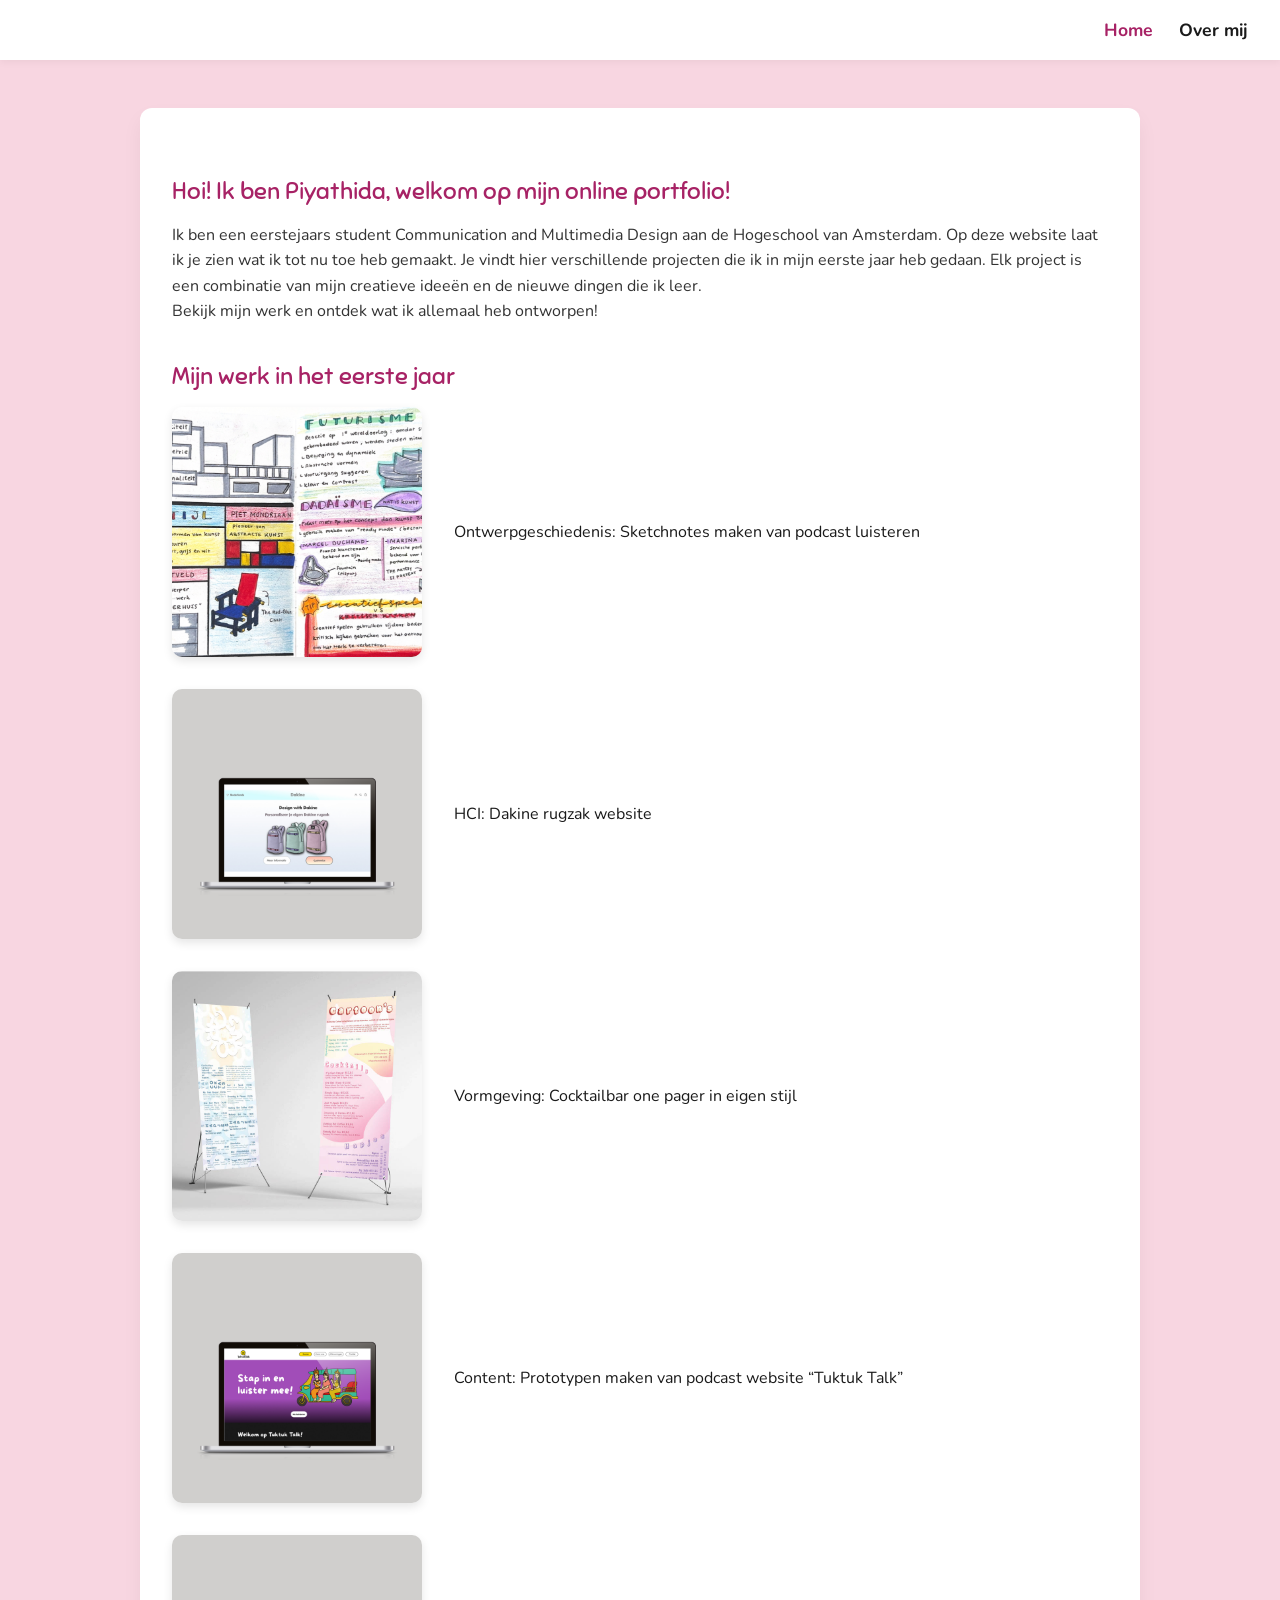
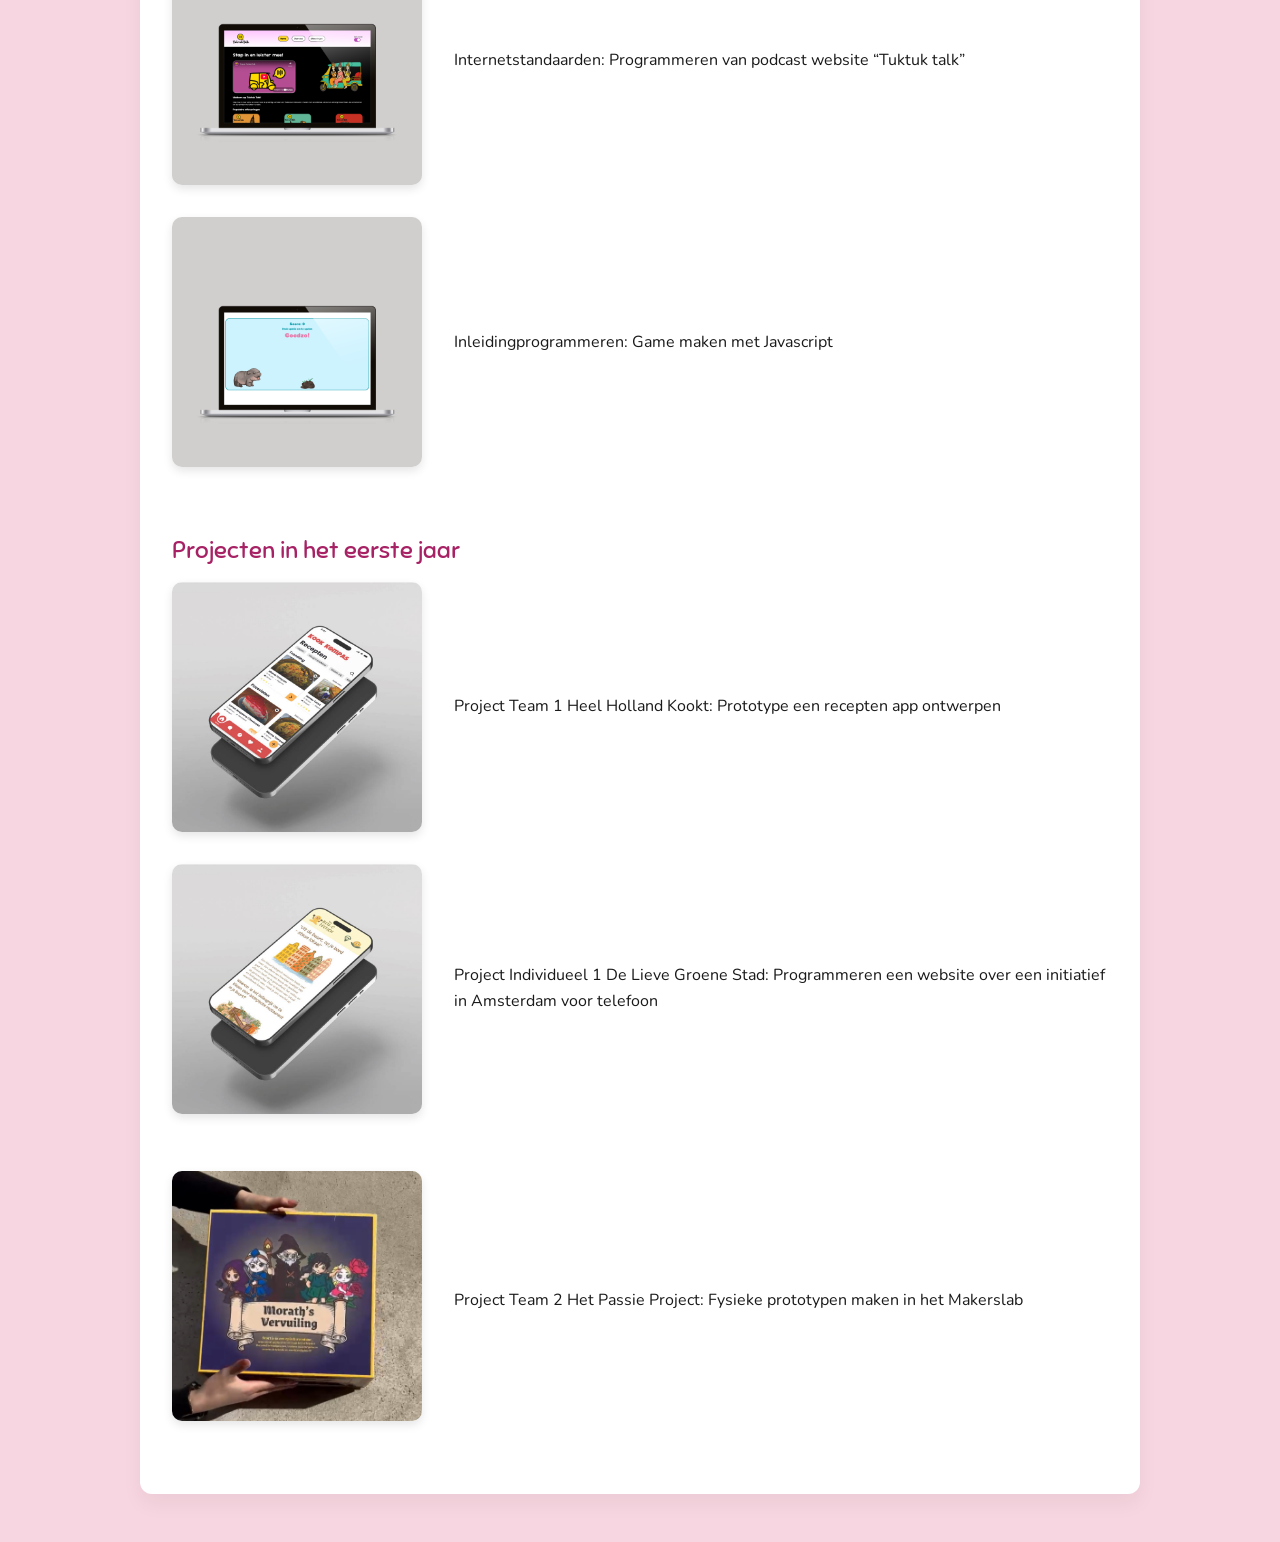
==== index.html @ f9c094eb "Add files via upload" ====
<!DOCTYPE html>
<html lang="en">
<head>
    <meta charset="UTF-8">
    <meta name="viewport" content="width=device-width, initial-scale=1.0">
    <title>Home</title>
    <link href="style.css" rel="stylesheet">
</head>
<body>
    <header>
        <nav>
          <ul>
            <li>
              <a href="index.html" class="currentpage">Home</a>
            </li>
            <li>
              <a href="over-mij.html">Over mij</a>
            </li>
          </ul>
        </nav>
      </header>
  
      <main>
        <section>
          <h1>Hoi! Ik ben Piyathida, welkom op mijn online portfolio!</h1>
          <p>
            Ik ben een eerstejaars student Communication and Multimedia Design aan de Hogeschool van Amsterdam. Op deze website laat ik je zien wat ik tot nu toe heb gemaakt. 
            Je vindt hier verschillende projecten die ik in mijn eerste jaar heb gedaan. Elk project is een combinatie van mijn creatieve ideeën en de nieuwe dingen die ik leer.
          </p>
          <p>
            Bekijk mijn werk en ontdek wat ik allemaal heb ontworpen!
          </p>
        </section>
        <section>
            <h2>Mijn werk in het eerste jaar</h2>
            <article class="flex-horizontaal">
                <img src="img/og-mu.jpg" alt="Ontwerpgeschiedenis mockup">
                <a href="./pdf/OntwerpgeschiedenisSketchbook-CartoonSattayarangsan.pdf">
                    Ontwerpgeschiedenis: Sketchnotes maken van podcast luisteren
                </a>
            </article>
            <article class="flex-horizontaal">
                <img src="img/hci-mu.png" alt="HCI mockup">
                <a href="./pdf/Design With Dakine-Cartoon Sattayarangsan-Klas Roze-Versie 06-10-24.pdf">
                    HCI: Dakine rugzak website
                </a>
            </article>
            <article class="flex-horizontaal">
                <img src="img/vg-mu.jpg" alt="Vormgeving mockup">
                <a href="https://www.figma.com/proto/rGR6SEYMHlBuhvFAFmfdc8/design-rational?page-id=0%3A1&node-id=39-2&p=f&viewport=-343%2C267%2C0.3&t=YcdlL2vdZRDjWf2a-1&scaling=min-zoom&content-scaling=fixed">
                    Vormgeving: Cocktailbar one pager in eigen stijl
                </a>
            </article>
            <article class="flex-horizontaal">
                <img src="img/con-mu.png" alt="Content mockup">
                <a href="https://www.figma.com/proto/RxnW7Fbn7CglN8PTH9tMcH/Tuktuktalk?page-id=0%3A1&node-id=1-2&t=58Ect3G51k4OUNiK-1">
                    Content: Prototypen maken van podcast website “Tuktuk Talk”
                </a>
            </article>
            <article class="flex-horizontaal">
                <img src="img/int-mu.png" alt="Internetstandaarden mockup">
                <a href="https://sattayc.github.io/internetstandaarden-tuktuktalk/">
                    Internetstandaarden: Programmeren van podcast website “Tuktuk talk”
                </a>
            </article>
            <article class="flex-horizontaal">
                <img src="img/ip-mu.png" alt="Inleidingprogrammeren mockup">
                <a href="https://sattayc.github.io/hoppo/">
                    Inleidingprogrammeren: Game maken met Javascript
                </a>
            </article>
        </section>

        <section>
            <h2>Projecten in het eerste jaar</h2>
            <article class="flex-horizontaal">
                <img src="img/pt1-mu.jpg" alt="Project team 1 mockup">
                <a href="https://www.figma.com/proto/tdjVgxL2yZyGgQ98hCMFyU/Kook-Kompas?page-id=0%3A1&node-id=530-794&p=f&viewport=190%2C180%2C0.04&t=cARXntrRFI0ITHIt-1&scaling=scale-down&content-scaling=fixed&starting-point-node-id=530%3A794">
                    Project Team 1 Heel Holland Kookt: Prototype een recepten app ontwerpen
                </a>
            </article>
            <article class="flex-horizontaal">
                <img src="img/pi1-mu.jpg" alt="Project Individueel 1 mockup">
                <a href="https://sattayc.github.io/blij-ologisch/">
                    Project Individueel 1 De Lieve Groene Stad: Programmeren een website over een initiatief in Amsterdam voor telefoon
                </span>
            </article>
            <article class="flex-horizontaal">
                <img src="img/pt2-mu.jpg" alt="Project team 2 mockup">
                <a href="./pdf/Prototypes.pdf">
                    Project Team 2 Het Passie Project: Fysieke prototypen maken in het Makerslab
                </a>
            </article>
        </section>
</body>
</html>
---- style.css ----
@import url('https://fonts.googleapis.com/css2?family=Nunito:ital,wght@0,200..1000;1,200..1000&family=Sniglet:wght@400;800&display=swap');

* {
    margin: 0;
    padding: 0;
    box-sizing: border-box;
}

body {
    font-family: 'Nunito', sans-serif;
    background-color: #f8d6e1;
    color: #1a1a1a;
    line-height: 1.6;
}

section {
    padding-top: 2em;
}

main {
    width: 90%;
    max-width: 1000px;
    margin: 3em auto;
    background-color: white;
    padding: 2em;
    border-radius: 12px;
    box-shadow: 0 10px 20px rgba(0, 0, 0, 0.05);
}

h1, h2, h3 {
    font-family: 'Sniglet', cursive;
    font-weight: 500;
    color: #a72265;
    margin-bottom: 0.5em;
}

p, li {
    font-size: 1em;
    color: #333;
}

header {
    background-color: white;
    box-shadow: 0 2px 8px rgba(0, 0, 0, 0.05);
    padding: 1em 2em;
    position: sticky;
    top: 0;
    z-index: 10;
}


header ul {
    display: flex;
    justify-content: flex-end;
    list-style: none;
    gap: 1.5em;
    font-weight: 700;
    font-size: 1.1em;
}

a {
    text-decoration: none;
    color: #1a1a1a;
    display: inline-block; 
    transition: 0.3s ease;
}

header a:hover, a:hover {
    color:  #db9cff;
    transform: scale(1.1);
}

.currentpage {
    color: #a72265;
}

img {
    width: 250px; 
    height: 250px; 
    max-width: 100%; 
    border-radius: 10px;
    object-fit: cover; 
    box-shadow: 0 4px 10px rgba(0,0,0,0.1);
}

.flex-horizontaal {
    display: flex;
    align-items: center;
    gap: 2em;
    margin-bottom: 2em;
}

.flex-column {
    display: flex;
    flex-direction: column;
    justify-content: center;
}

.flex-column ul {
    list-style-type: none;
}

.flex-row {
    display: flex;
    flex-wrap: wrap;
    justify-content: space-between;
    gap: 2em;
    margin-top: 2em;
}

.contact-knop {
    display: inline-block;
    margin-top: 1em;
    padding: 0.75em 1.5em;
    border-radius: 10px;
    border: none;
    background-color: #ffccdd;
    color: #a72265;
    font-weight: bold;
    transition: 0.3s ease;
    text-align: center;
}

.contact-knop:hover {
    background-color: #db9cff;
    color: white;
}
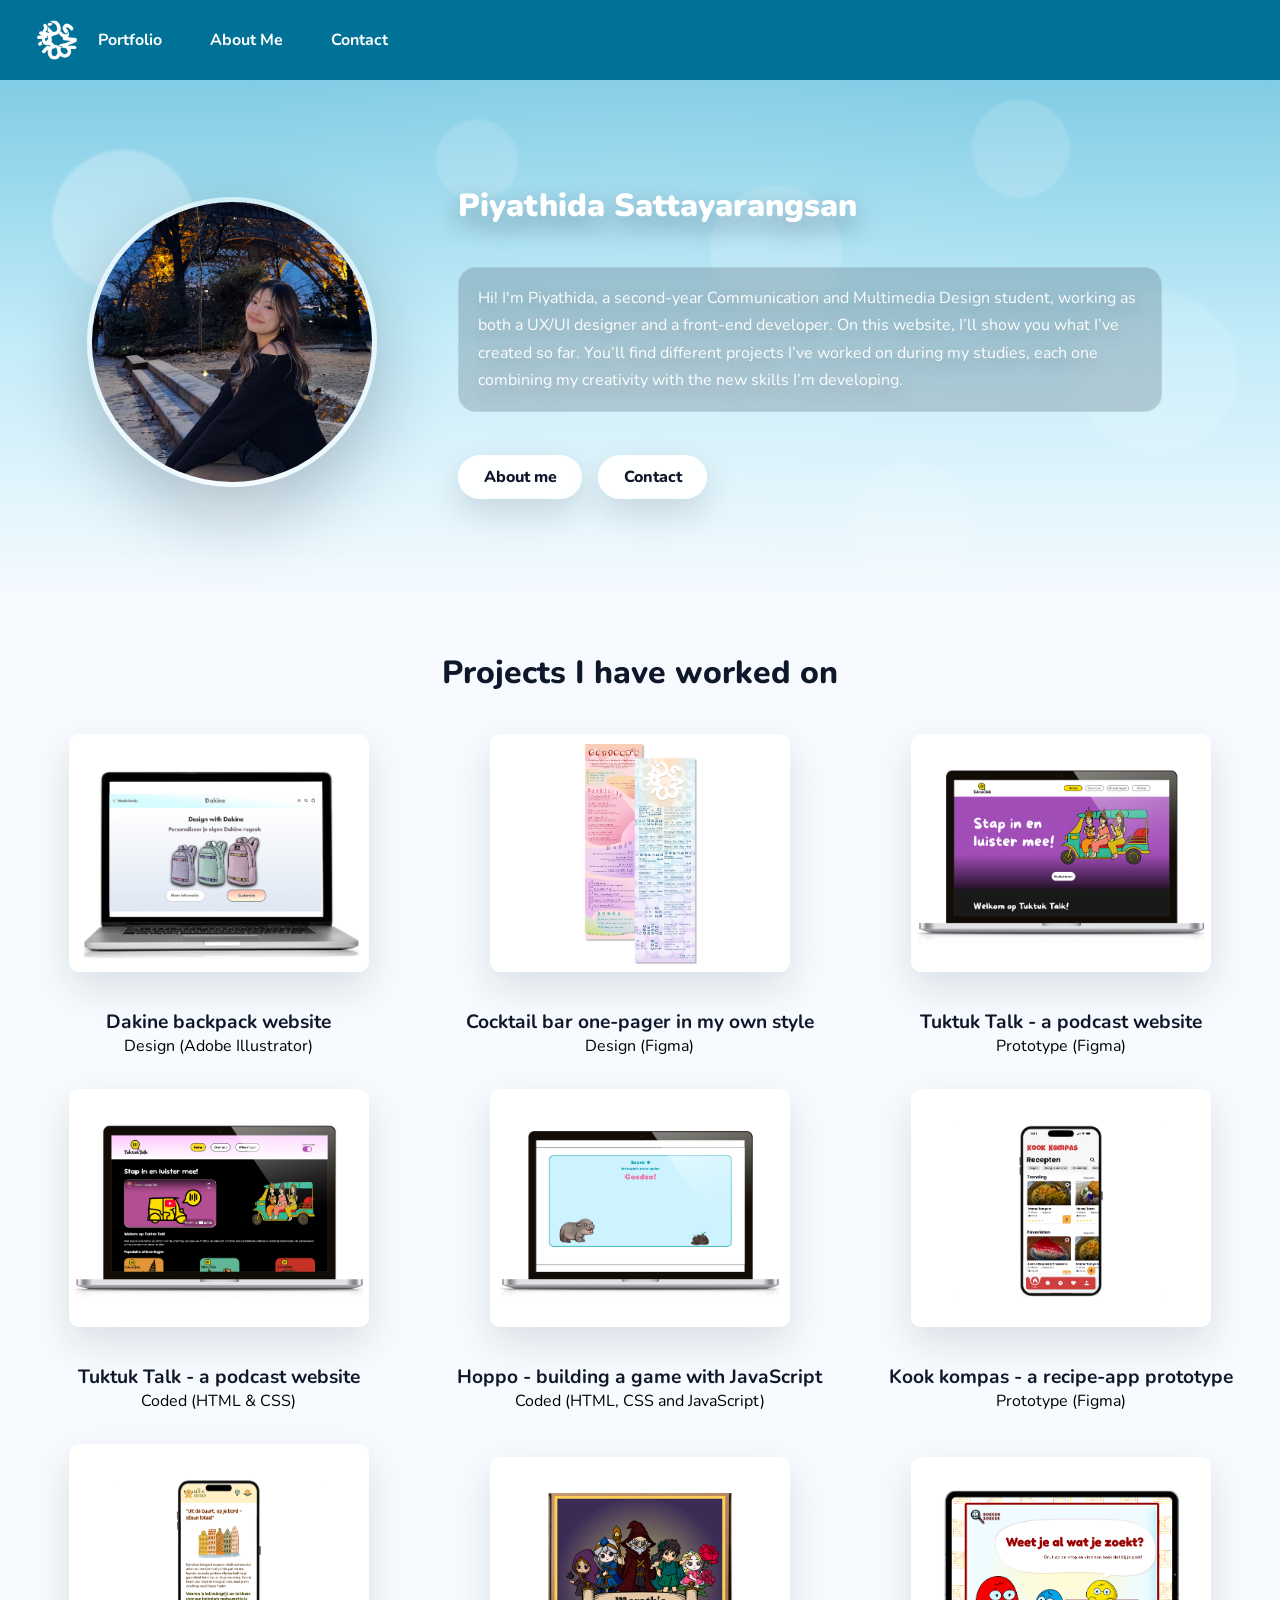
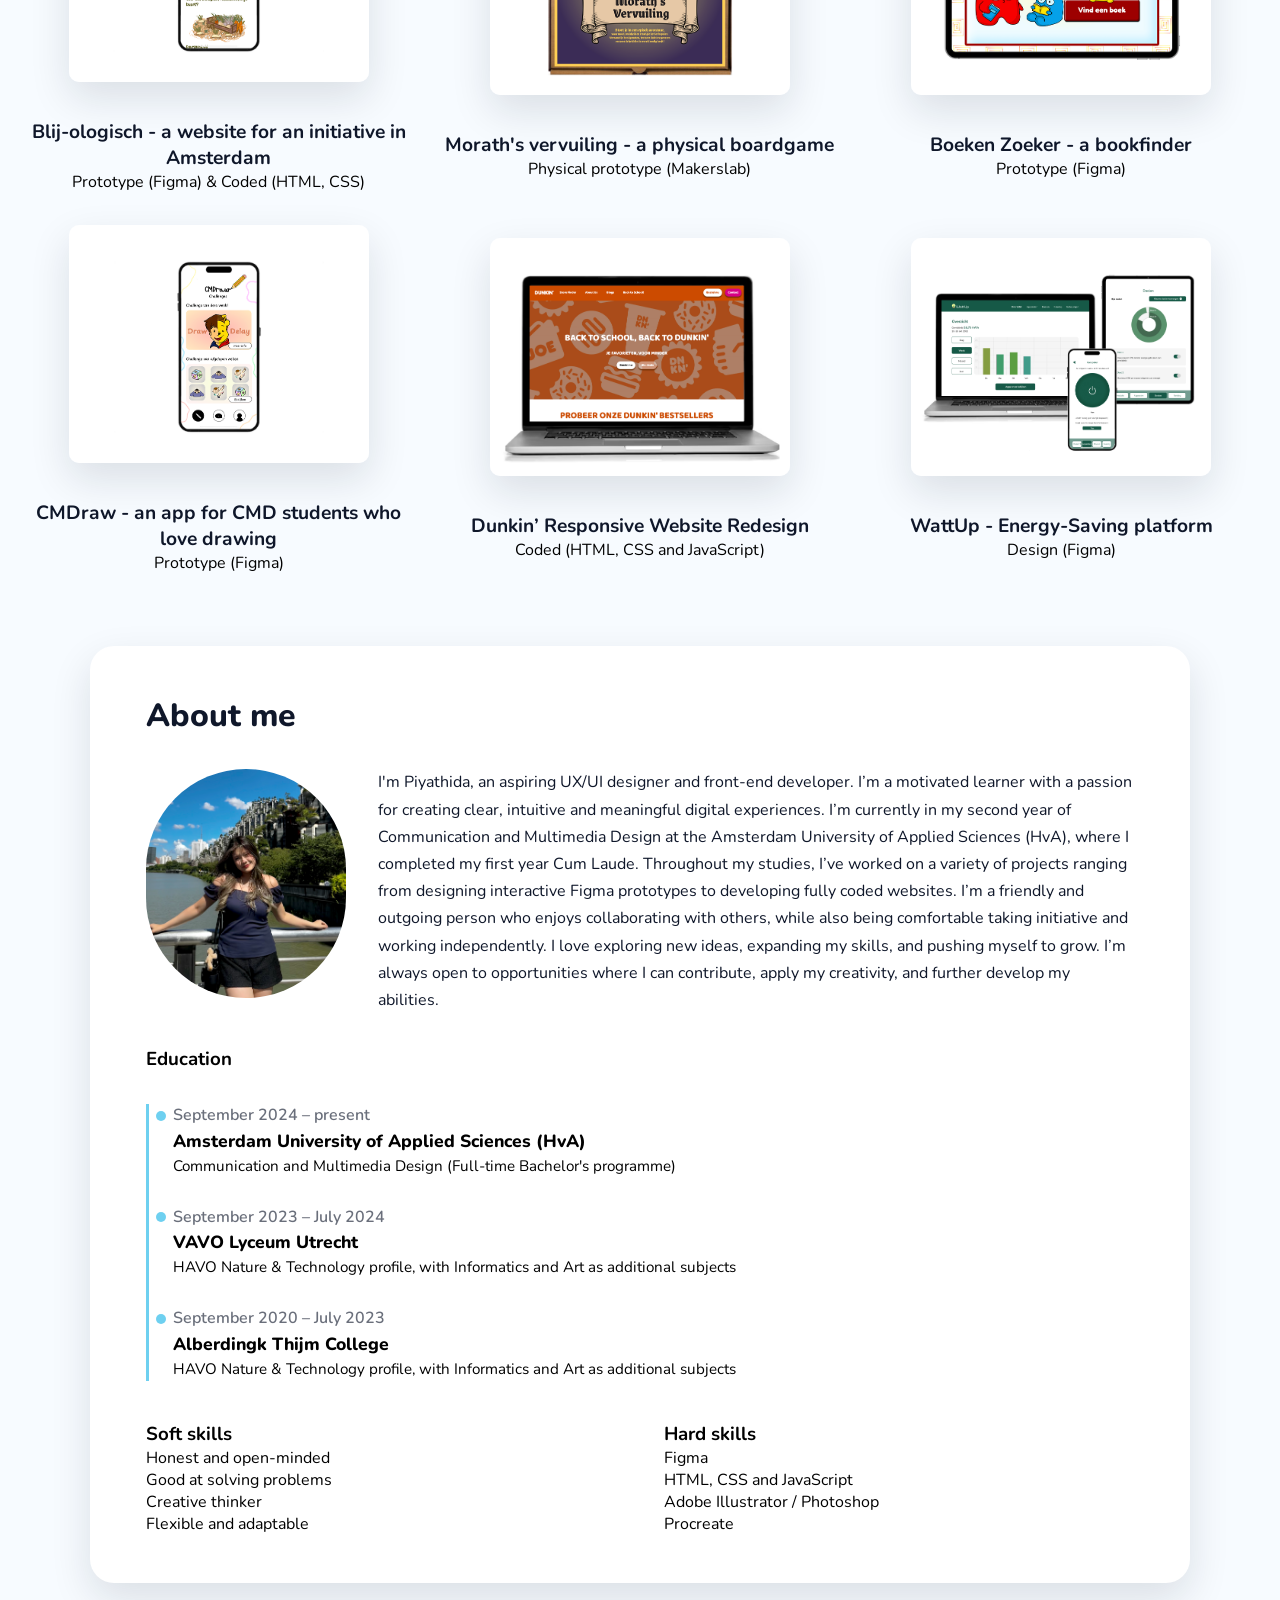
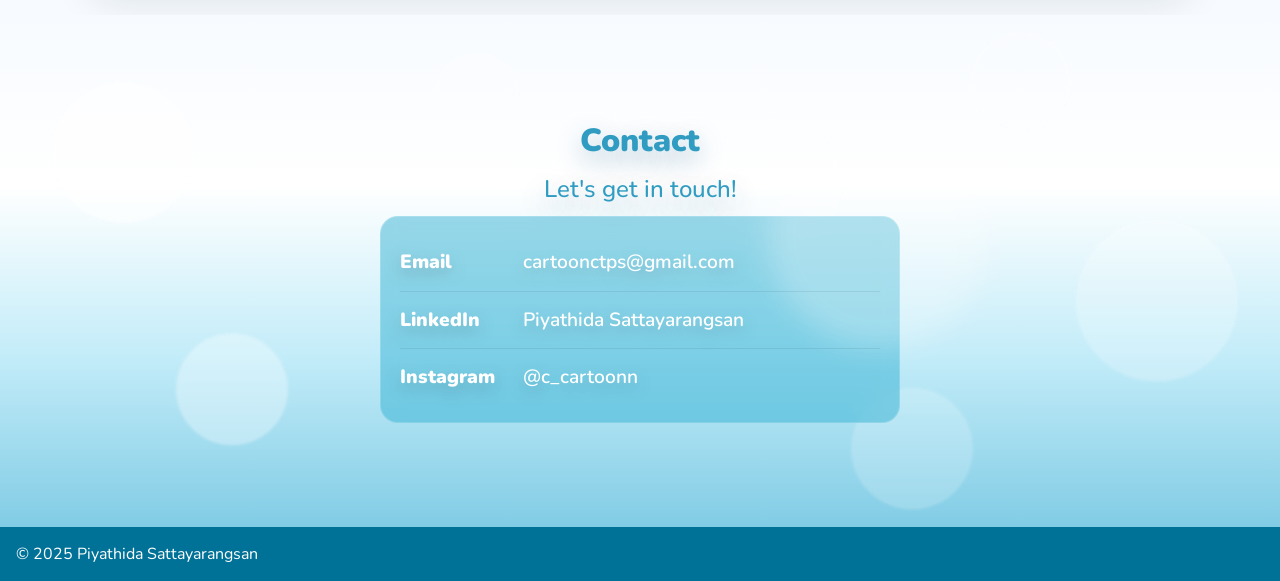
==== commit 5d140eda: "Add files via upload" ====
--- a/index.html
+++ b/index.html
@@ -1,96 +1,261 @@
 <!DOCTYPE html>
-<html lang="en">
+<html lang="nl">
 <head>
-    <meta charset="UTF-8">
-    <meta name="viewport" content="width=device-width, initial-scale=1.0">
-    <title>Home</title>
-    <link href="style.css" rel="stylesheet">
+  <meta charset="utf-8">
+  <meta name="viewport" content="width=device-width, initial-scale=1.0">
+  <title>Piyathida's Portfolio</title>
+  <link rel="stylesheet" href="style.css">
 </head>
-<body>
+
+<body class="index">
     <header>
+        <!-- skip link https://www.gxsoftware.com/nl/blog/zo-zet-je-skiplinks-in-op-je-website -->
+        <a href="#main-content" class="skiplink">Naar hoofdinhoud</a>
+        <!-- Logo -->
+        <a href="./index.html">
+          <img src="images/logo-cartoon.png" alt="homepagina">
+        </a>
+      <!-- Eigen hamburger button -->
+        <button aria-hidden="true">
+          <!-- Uploaded to: SVG Repo, www.svgrepo.com, Generator: SVG Repo Mixer Tools -->
+          <svg width="800px" height="800px" viewBox="0 0 24 24" fill="none" xmlns="http://www.w3.org/2000/svg">
+          <g>
+          <path id="Vector" d="M3 15H21M3 9H21" stroke="#FFFFFF" stroke-width="4" stroke-linecap="round" stroke-linejoin="round"/>
+          </g>
+          </svg>
+        </button>
+
+      <!-- Nav -->
         <nav>
+          <button aria-label="Sluit menu">
+            <!-- Uploaded to: SVG Repo, www.svgrepo.com, Generator: SVG Repo Mixer Tools -->
+            <svg width="800px" height="800px" viewBox="0 0 24 24" fill="none" xmlns="http://www.w3.org/2000/svg">
+            <rect width="24" height="24" fill="white"/>
+            <path d="M7 17L16.8995 7.10051" stroke="#FFFFFF" stroke-width="4" stroke-linecap="round" stroke-linejoin="round"/>
+            <path d="M7 7.00001L16.8995 16.8995" stroke="#FFFFFF" stroke-width="4" stroke-linecap="round" stroke-linejoin="round"/>
+            </svg>
+          </button>
           <ul>
-            <li>
-              <a href="index.html" class="currentpage">Home</a>
-            </li>
-            <li>
-              <a href="over-mij.html">Over mij</a>
-            </li>
+            <li><a href="#portfolio">Portfolio</a></li>
+            <li><a href="#aboutme">About Me</a></li>
+            <li><a href="#contact">Contact</a></li>
           </ul>
         </nav>
-      </header>
+    </header>
+
+    <main id="main-content">
+    <!-- home section -->
+    <section id="home">
+      <div class="hero-photo">
+        <img src="images/profiel.jpg" alt="profiel foto van Piyathida">
+      </div>
+      <h1>Piyathida Sattayarangsan</h1>
+      <p>Hi! I'm Piyathida, a second-year Communication and Multimedia Design student, working as both a UX/UI designer and a front-end developer.
+        On this website, I’ll show you what I’ve created so far. You’ll find different projects I’ve worked on during my studies, 
+        each one combining my creativity with the new skills I’m developing.</p>
+      <div>
+        <a href="#aboutme">About me</a>
+        <a href="#contact">Contact</a>
+      </div>
+    </section>
+
+    <!-- portfolio section -->
+    <section id="portfolio">
+      <h2>Projects I have worked on</h2>
+      <div class="reveal">
+        <article>
+          <a href="1.html"><img src="images/dakine.png" alt="dakine website image"></a>
+          <div>
+            <h3>Dakine backpack website</h3>
+            <p>Design (Adobe Illustrator)</p>
+          </div>
+          
+        </article>
+
+        <article>
+          <a href="2.html"><img src="images/vormgeving.png" alt="cocktail bar onepager image"></a>
+          <div>
+            <h3>Cocktail bar one-pager in my own style</h3>
+            <p>Design (Figma)</p>
+          </div>
+        </article>
+
+        <article>
+          <a href="3.html"><img src="images/content.png" alt="tuktuktalk website image"></a>
+          <div>
+            <h3>Tuktuk Talk - a podcast website</h3>
+            <p>Prototype (Figma)</p>
+          </div>
+        </article>
+
+        <article>
+          <a href="4.html"><img src="images/tuktuk.png" alt="tuktuktalk website image"></a>
+          <div>
+            <h3>Tuktuk Talk - a podcast website</h3>
+            <p>Coded (HTML & CSS)</p>
+          </div>
+        </article>
+        
+        <article>
+          <a href="5.html"><img src="images/hoppo.png" alt="Hoppo game image"></a>
+          <div>
+            <h3>Hoppo - building a game with JavaScript</h3>
+            <p>Coded (HTML, CSS and JavaScript)</p>
+          </div>
+        </article>
+
+        <article>
+          <a href="6.html"><img src="images/kook.png" alt="Kook kompas app image"></a>
+          <div>
+            <h3>Kook kompas - a recipe-app prototype</h3>
+            <p>Prototype (Figma)</p>
+          </div>
+        </article>
+
+        <article>
+          <a href="7.html"><img src="images/blijo.png" alt="Blij-ologisch image"></a>
+          <div>
+            <h3>Blij-ologisch - a website for an initiative in Amsterdam</h3>
+            <p>Prototype (Figma) & Coded (HTML, CSS)</p>
+          </div>
+        </article>
+
+        <article>
+          <a href="8.html"><img src="images/morath.png" alt="marath's vervuiling image"></a>
+          <div>
+            <h3>Morath's vervuiling - a physical boardgame</h3>
+            <p>Physical prototype (Makerslab)</p>
+          </div>
+        </article>
+
+        <article>
+          <a href="9.html"><img src="images/vid.png" alt="Bookfinder tablet image"></a>
+          <div>
+            <h3>Boeken Zoeker - a bookfinder</h3>
+            <p>Prototype (Figma)</p>
+          </div>
+        </article>
+
+        <article>
+          <a href="10.html"><img src="images/cmdraw.png" alt="CMDraw app image"></a>
+          <div>
+            <h3>CMDraw - an app for CMD students who love drawing</h3>
+            <p>Prototype (Figma)</p>
+          </div>
+        </article>
+
+        <article>
+          <a href="11.html"><img src="images/dunkin.png" alt="Dunkin website image"></a>
+          <div>
+            <h3>Dunkin’ Responsive Website Redesign</h3>
+            <p>Coded (HTML, CSS and JavaScript)</p>
+          </div>
+        </article>
+
+        <article>
+          <a href="12.html"><img src="images/rmdd.png" alt="WattUp image"></a>
+          <div>
+            <h3>WattUp - Energy-Saving platform</h3>
+            <p>Design (Figma)</p>
+          </div>
+        </article>
+      </div>
+    </section>
+
+    <!-- about me section -->
+    <section id="aboutme" class="reveal">
+
+      <article>
+        <h2>About me</h2>
+        <div class="about-wrapper">
+          <img src="images/profiel2.jpg" alt="image of me">
+
+          <div class="about-text">
+            <p>
+              I'm Piyathida, an aspiring UX/UI designer and front-end developer.
+              I’m a motivated learner with a passion for creating clear, intuitive and meaningful digital experiences.
+              I’m currently in my second year of Communication and Multimedia Design at the Amsterdam University of Applied Sciences (HvA), where I completed my first year Cum Laude. Throughout my studies, 
+              I’ve worked on a variety of projects ranging from designing interactive Figma prototypes to developing fully coded websites.
+              I’m a friendly and outgoing person who enjoys collaborating with others, while also being comfortable taking initiative and working independently. 
+              I love exploring new ideas, expanding my skills, and pushing myself to grow. I’m always open to opportunities where I can contribute, apply my creativity, and further develop my abilities.
+            </p>
+
+           <button type="button" class="read-more-btn" aria-expanded="false">Lees meer</button>
+          
+          </div>
+        </div>
+    
+        <h3>Education</h3>
+
+        <ul id="education">
+          <li>
+            <p>September 2024 – present</p>
+            <h4>Amsterdam University of Applied Sciences (HvA)</h4>
+            <p>Communication and Multimedia Design (Full-time Bachelor's programme)</p>
+          </li>
+
+          <li>
+            <p>September 2023 – July 2024</p>
+            <h4>VAVO Lyceum Utrecht</h4>
+            <p>HAVO Nature & Technology profile, with Informatics and Art as additional subjects</p>
+          </li>
+
+          <li>
+            <p>September 2020 – July 2023</p>
+            <h4>Alberdingk Thijm College</h4>
+            <p>HAVO Nature & Technology profile, with Informatics and Art as additional subjects</p>
+          </li>
+        </ul>
+
+
+        <div class="skills-wrapper">
+
+          <div class="skills-column">
+            <h3>Soft skills</h3>
+            <ul>
+              <li>Honest and open-minded</li>
+              <li>Good at solving problems</li>
+              <li>Creative thinker</li>
+              <li>Flexible and adaptable</li>
+            </ul>
+          </div>
+        
+          <div class="skills-column">
+            <h3>Hard skills</h3>
+            <ul>
+              <li>Figma</li>
+              <li>HTML, CSS and JavaScript</li>
+              <li>Adobe Illustrator / Photoshop</li>
+              <li>Procreate</li>
+            </ul>
+          </div>
+        
+        </div>
+        
+      </article> 
+    
+    </section>
+
+    <!-- contact section -->
+    <section id="contact" class="reveal">
+      <h2>Contact</h2>
+      <p>Let's get in touch!</p>
+    
+      <div id="contact-card">
+        <p><strong>Email</strong> <a href="mailto:cartoonctps@gmail.com">cartoonctps@gmail.com</a></p>
+        <p><strong>LinkedIn</strong> <a href="https://www.linkedin.com/in/piyathida-sattayarangsan" target="_blank">Piyathida Sattayarangsan</a></p>
+        <p><strong>Instagram</strong> <a href="https://www.instagram.com/c_cartoonn" target="_blank">@c_cartoonn</a></p>
+      </div>
+    </section>
+    
+
+  </main>
+
+  <footer>
+    <p>© 2025 Piyathida Sattayarangsan</p>
+  </footer>
+
+  <script src="script.js"></script>
   
-      <main>
-        <section>
-          <h1>Hoi! Ik ben Piyathida, welkom op mijn online portfolio!</h1>
-          <p>
-            Ik ben een eerstejaars student Communication and Multimedia Design aan de Hogeschool van Amsterdam. Op deze website laat ik je zien wat ik tot nu toe heb gemaakt. 
-            Je vindt hier verschillende projecten die ik in mijn eerste jaar heb gedaan. Elk project is een combinatie van mijn creatieve ideeën en de nieuwe dingen die ik leer.
-          </p>
-          <p>
-            Bekijk mijn werk en ontdek wat ik allemaal heb ontworpen!
-          </p>
-        </section>
-        <section>
-            <h2>Mijn werk in het eerste jaar</h2>
-            <article class="flex-horizontaal">
-                <img src="img/og-mu.jpg" alt="Ontwerpgeschiedenis mockup">
-                <a href="./pdf/OntwerpgeschiedenisSketchbook-CartoonSattayarangsan.pdf">
-                    Ontwerpgeschiedenis: Sketchnotes maken van podcast luisteren
-                </a>
-            </article>
-            <article class="flex-horizontaal">
-                <img src="img/hci-mu.png" alt="HCI mockup">
-                <a href="./pdf/Design With Dakine-Cartoon Sattayarangsan-Klas Roze-Versie 06-10-24.pdf">
-                    HCI: Dakine rugzak website
-                </a>
-            </article>
-            <article class="flex-horizontaal">
-                <img src="img/vg-mu.jpg" alt="Vormgeving mockup">
-                <a href="https://www.figma.com/proto/rGR6SEYMHlBuhvFAFmfdc8/design-rational?page-id=0%3A1&node-id=39-2&p=f&viewport=-343%2C267%2C0.3&t=YcdlL2vdZRDjWf2a-1&scaling=min-zoom&content-scaling=fixed">
-                    Vormgeving: Cocktailbar one pager in eigen stijl
-                </a>
-            </article>
-            <article class="flex-horizontaal">
-                <img src="img/con-mu.png" alt="Content mockup">
-                <a href="https://www.figma.com/proto/RxnW7Fbn7CglN8PTH9tMcH/Tuktuktalk?page-id=0%3A1&node-id=1-2&t=58Ect3G51k4OUNiK-1">
-                    Content: Prototypen maken van podcast website “Tuktuk Talk”
-                </a>
-            </article>
-            <article class="flex-horizontaal">
-                <img src="img/int-mu.png" alt="Internetstandaarden mockup">
-                <a href="https://sattayc.github.io/internetstandaarden-tuktuktalk/">
-                    Internetstandaarden: Programmeren van podcast website “Tuktuk talk”
-                </a>
-            </article>
-            <article class="flex-horizontaal">
-                <img src="img/ip-mu.png" alt="Inleidingprogrammeren mockup">
-                <a href="https://sattayc.github.io/hoppo/">
-                    Inleidingprogrammeren: Game maken met Javascript
-                </a>
-            </article>
-        </section>
-
-        <section>
-            <h2>Projecten in het eerste jaar</h2>
-            <article class="flex-horizontaal">
-                <img src="img/pt1-mu.jpg" alt="Project team 1 mockup">
-                <a href="https://www.figma.com/proto/tdjVgxL2yZyGgQ98hCMFyU/Kook-Kompas?page-id=0%3A1&node-id=530-794&p=f&viewport=190%2C180%2C0.04&t=cARXntrRFI0ITHIt-1&scaling=scale-down&content-scaling=fixed&starting-point-node-id=530%3A794">
-                    Project Team 1 Heel Holland Kookt: Prototype een recepten app ontwerpen
-                </a>
-            </article>
-            <article class="flex-horizontaal">
-                <img src="img/pi1-mu.jpg" alt="Project Individueel 1 mockup">
-                <a href="https://sattayc.github.io/blij-ologisch/">
-                    Project Individueel 1 De Lieve Groene Stad: Programmeren een website over een initiatief in Amsterdam voor telefoon
-                </span>
-            </article>
-            <article class="flex-horizontaal">
-                <img src="img/pt2-mu.jpg" alt="Project team 2 mockup">
-                <a href="./pdf/Prototypes.pdf">
-                    Project Team 2 Het Passie Project: Fysieke prototypen maken in het Makerslab
-                </a>
-            </article>
-        </section>
 </body>
-</html>+</html>
--- a/style.css
+++ b/style.css
@@ -1,127 +1,1014 @@
-@import url('https://fonts.googleapis.com/css2?family=Nunito:ital,wght@0,200..1000;1,200..1000&family=Sniglet:wght@400;800&display=swap');
-
+@import url('https://fonts.googleapis.com/css2?family=Nunito:ital,wght@0,200..1000;1,200..1000&display=swap');
+/* ========= KLEUREN (OCEAN BUBBLES THEME) ========= */
+:root {
+  /* Backgrounds */
+  --bg-color: #f7fbff;                 /* zachte oceaan-wit */
+  --light-color: #ffffff;
+
+  /* Ocean section colors */
+  --ocean-bg: #81cce5;                 /* licht ocean */
+  --ocean-bg-soft: #c3ecf9;            /* extra zacht */
+  --bubble-color: rgba(255, 255, 255, 0.35);
+
+  /* Brand */
+  --primary-color: #6ed0f0;            /* link/accents */
+  --second-color: #309cc1;             /* header/footer */
+  --hover-color: #007298;              /* hover donkerder */
+
+  /* Text */
+  --dark-color: #0f172a;
+  --mid-color: rgba(15, 23, 42, 0.62);
+
+  /* UI */
+  --border-color: rgba(15, 23, 42, 0.10);
+  --shadow-color: rgba(15, 23, 42, 0.12);
+
+  /* Transparant overlay (voor hero + menu overlay) */
+  --transparant-color: rgba(43, 127, 184, 0.35);
+}
+
+/* ========= Dark mode ========= */
+@media (prefers-color-scheme: dark) {
+  :root {
+    --bg-color: #061327;
+    --light-color: #0b1b33;
+
+    --ocean-bg: #0b3a54;
+    --ocean-bg-soft: #0b2a45;
+    --bubble-color: rgba(255, 255, 255, 0.10);
+
+    --primary-color: #7dd3fc;
+    --second-color: #0b2a45;
+    --hover-color: #38bdf8;
+
+    --dark-color: #eaf2ff;
+    --mid-color: rgba(234, 242, 255, 0.70);
+
+    --border-color: rgba(234, 242, 255, 0.12);
+    --shadow-color: rgba(0, 0, 0, 0.55);
+
+    --transparant-color: rgba(11, 42, 69, 0.65);
+  }
+}
+
+/* ========= Hoge contrast ========= */
+@media (prefers-contrast: more) {
+  :root {
+    --bg-color: #ffffff;
+    --light-color: #ffffff;
+
+    --primary-color: #003b73;
+    --second-color: #003b73;
+    --hover-color: #001a33;
+
+    --dark-color: #000000;
+    --mid-color: #111111;
+
+    --border-color: #000000;
+    --shadow-color: rgba(0, 0, 0, 0.35);
+
+    --transparant-color: rgba(0, 59, 115, 0.20);
+
+    --ocean-bg: #cfeaf3;
+    --ocean-bg-soft: #eaf6fb;
+    --bubble-color: rgba(255, 255, 255, 0.25);
+  }
+
+header li a, footer nav a, section a {
+    text-decoration: underline;
+  }
+}
+
+
+/* ========= REDUCE ANIMATION ========= */
+@media (prefers-reduced-motion: reduce) {
+  .index #home .hero-photo, .index #home .hero-photo::before {
+    animation: none;
+  }
+
+  .reveal {
+    opacity: 1;
+    transform: none;
+    transition: none;
+  }
+}
+
+/* ========= SCROLL REVEAL ========= */
+
+.reveal {
+  opacity: 0;
+  transform: translateY(40px);
+  transition:
+    opacity 0.7s ease,
+    transform 0.7s ease;
+}
+
+/* wanneer zichtbaar */
+.reveal.active {
+  opacity: 1;
+  transform: translateY(0);
+}
+
+/* kleine variatie (optioneel) */
+.reveal.delay-1 { transition-delay: 0.1s; }
+.reveal.delay-2 { transition-delay: 0.2s; }
+.reveal.delay-3 { transition-delay: 0.3s; }
+
+/* ========= GLOBAL ========= */
 * {
+  margin: 0;
+  padding: 0;
+  box-sizing: border-box;
+  font-family: "Nunito", system-ui, -apple-system, BlinkMacSystemFont, sans-serif;
+}
+
+body {
+  background-color: var(--bg-color);
+}
+
+/* skiplink */
+.skiplink { 
+  position: absolute; 
+  top: -9999px; 
+  left: 0; 
+  background: var(--dark-color); 
+  color: var(--light-color); 
+  padding: 8px; 
+  z-index: 100; 
+} 
+
+.skiplink:focus { 
+  top: 0; 
+}
+
+/* ========= HEADER / NAV ========= */
+
+header {
+  background-color: var(--hover-color);
+  display: flex;
+  align-items: center;
+  justify-content: flex-start;
+  position: sticky;
+  top: 0;
+  z-index: 9999;
+  padding: 0em 2em;
+}
+
+header img { 
+  width: 50px;
+  padding: 1em 0em;
+  display: block;
+}
+
+header > nav ul li {
+  padding: 1em 1em;
+  list-style: none;
+}
+
+header li a {
+  color: var(--light-color);
+  text-decoration: none;
+  font-weight: 700;
+}
+
+header li a:hover {
+  color: var(--primary-color);
+}
+
+header button {
+  appearance: none;
+  border: none;
+  background-color: transparent;
+  height: 1rem;
+  width: 1rem;
+  margin-left: 1em;
+  cursor: pointer;
+}
+
+header button svg {
+  height: 100%;
+  width: 100%;
+}
+
+/* MENU BUTTON VOLGORDE */
+header > button {
+  order: -1;
+}
+
+/* HET MENU (mobile overlay) */
+header > nav {
+  position: fixed;
+  top: 0;
+  left: 0;
+  right: 0;
+  bottom: 0;
+  translate: 100%;
+  display: none;
+}
+
+/* als het menu open is */
+header > nav.toonMenu {
+  display: block;
+  translate: 0%;
+  transition: 0.3s;
+  padding: 2em;
+  background:var(--transparant-color);
+  backdrop-filter: blur(20px);
+  background-size: 3em;
+}
+
+header > nav.toonMenu a {
+  color: var(--light-color);
+  font-size: 1.2rem;
+}
+
+header > nav.toonMenu li {
+  background-color: transparent;
+}
+
+header > nav.toonMenu rect {
+  appearance: none;
+  border: none;
+  background-color: transparent;
+  height: 0;
+  width: 0;
+  padding-top: 0;
+}
+/* ========= HERO ========= */
+
+.index #home {
+  position: relative;
+  overflow: hidden;
+
+  /* ocean achtergrond */
+  background: linear-gradient(180deg, var(--ocean-bg), var(--ocean-bg-soft), var(--bg-color));
+  padding: 6.5em 2em;
+
+  display: grid;
+  grid-template-columns: 340px minmax(320px, 760px);
+  column-gap: 3.5rem;
+  row-gap: 1.5rem;
+  align-items: center;
+  justify-content: center;
+}
+
+/* ===== BUBBELS (meerdere lagen) ===== */
+.index #home::before, .index #contact::before,.index #contact::after {
+  content: "";
+  position: absolute;
+  inset: -40px;
+  pointer-events: none;
+
+  /* meerdere bubbels met radial-gradients */
+  background:
+    radial-gradient(circle at 12% 30%, rgba(255,255,255,0.28) 0 70px, transparent 72px),
+    radial-gradient(circle at 20% 70%, rgba(255,255,255,0.18) 0 55px, transparent 57px),
+    radial-gradient(circle at 38% 20%, rgba(255,255,255,0.15) 0 40px, transparent 42px),
+    radial-gradient(circle at 60% 35%, rgba(255,255,255,0.14) 0 65px, transparent 67px),
+    radial-gradient(circle at 78% 18%, rgba(255,255,255,0.16) 0 48px, transparent 50px),
+    radial-gradient(circle at 88% 55%, rgba(255,255,255,0.12) 0 80px, transparent 82px),
+    radial-gradient(circle at 70% 80%, rgba(255,255,255,0.10) 0 60px, transparent 62px);
+  filter: blur(1px);
+  opacity: 0.95;
+
+  animation: bubbleFloat 2s ease-in-out infinite;
+}
+
+/* extra zachte haze laag */
+.index #home::after {
+  content: "";
+  position: absolute;
+  inset: 0;
+  pointer-events: none;
+  background: radial-gradient(circle at 50% 40%, rgba(255,255,255,0.10), transparent 60%);
+  opacity: 0.9;
+}
+
+/* ===== FOTO ===== */
+.index #home .hero-photo {
+  grid-row: 1 / span 3;
+  justify-self: center;
+  position: relative;
+  z-index: 2;
+
+  width: 290px;
+  height: 290px;
+  border-radius: 999px;
+  overflow: hidden;
+
+  border: 5px solid rgba(255, 255, 255, 0.55);
+  box-shadow: 0 26px 70px rgba(15, 23, 42, 0.25);
+  animation: softFloat 9s ease-in-out infinite;
+}
+
+
+.index #home .hero-photo::before {
+  content: "";
+  position: absolute;
+  inset: -28px;
+  border-radius: 50%;
+  background: rgba(255, 255, 255, 0.18);
+  filter: blur(18px);
+  z-index: -1;
+  pointer-events: none;
+  
+}
+
+.index #home .hero-photo img {
+  width: 100%;
+  height: 100%;
+  object-fit: cover;
+  transform: scale(1.03);
+}
+
+/* ===== GLASS PANEL voor LEESBAARHEID (tekst + buttons) ===== */
+.index #home h1, .index #home p, .index #home > div:last-of-type {
+  position: relative;
+  z-index: 3;
+}
+
+.index #home h1 {
+  font-size: 2rem;
+  line-height: 1.4;
+  font-weight: 900;
+  color: #ffffff;
+  text-shadow: 0 10px 25px rgba(15, 23, 42, 0.35);
+}
+
+/* tekst in een echte card */
+.index #home p {
+  margin-top: 0.9rem;
+  max-width: 44rem;
+  font-size: 1rem;
+  line-height: 1.7;
+  color: rgba(255, 255, 255, 0.96);
+  text-shadow: 0 6px 18px rgba(15, 23, 42, 0.25);
+  background: rgba(15, 23, 42, 0.18);
+  border: 1px solid rgba(255, 255, 255, 0.18);
+  padding: 1.05rem 1.2rem;
+  border-radius: 18px;
+  backdrop-filter: blur(10px);
+}
+
+/* ===== BUTTONS ===== */
+.index #home > div:last-of-type {
+  display: flex;
+  gap: 1rem;
+  flex-wrap: wrap;
+  margin-top: 1.2rem;
+}
+
+.index #home > div:last-of-type a {
+  background: rgba(255, 255, 255, 0.96);
+  color: var(--dark-color);
+  padding: 0.7em 1.6em;
+  border-radius: 999px;
+  font-weight: 800;
+  text-decoration: none;
+
+  box-shadow: 0 14px 35px rgba(15, 23, 42, 0.14);
+  transition: transform 0.25s ease, box-shadow 0.25s ease, background 0.25s ease, color 0.25s ease;
+}
+
+.index #home > div:last-of-type a:hover {
+  transform: translateY(-3px);
+  box-shadow: 0 22px 55px rgba(15, 23, 42, 0.22);
+  background: var(--hover-color);
+  color: var(--light-color);
+}
+
+.index #home > div:last-of-type a:focus-visible {
+  outline: 3px solid rgba(255, 255, 255, 0.95);
+  outline-offset: 4px;
+}
+
+/* ===== ANIMATIES ===== */
+@keyframes softFloat {
+  0% { transform: translateY(0); }
+  50% { transform: translateY(-10px); }
+  100% { transform: translateY(0); }
+}
+
+@keyframes bubbleFloat {
+  0% {
+    transform: translateY(0) translateX(0);
+  }
+  50% {
+    transform: translateY(-20px) translateX(10px);
+  }
+  100% {
+    transform: translateY(0) translateX(0);
+  }
+}
+
+
+/* ========= PORTFOLIO (SECTION 2) ========= */
+
+.index section:nth-of-type(2) h2 {
+  padding: 1.5em 0 0.5em;
+  color: var(--dark-color);
+  font-size: 2rem;
+  text-align: center;
+  font-weight: 800;
+}
+
+.index section:nth-of-type(2) h3 {
+  padding-top: 1em;
+  color: var(--dark-color);
+  font-size: 1.2rem;
+  text-align: center;
+} 
+
+.index section:nth-of-type(2) p {
+  text-align: center;
+  font-size: 1rem;
+} 
+
+/* Portfolio grid container – alleen de wrapper-div in #portfolio */
+.index #portfolio > div {
+  display: grid;
+  grid-template-columns: repeat(3, 1fr);
+  gap: 2rem;
+  place-items: center;
+  margin: 1.5em;
+}
+
+/* Elk projectkaartje */
+.index #portfolio article {
+  display: flex;
+  flex-direction: column;
+  align-items: center;
+  justify-content: center;
+  text-align: center;
+  gap: 0.75rem;
+  min-height: 320px;
+}
+
+/* Afbeelding in kaartje */
+.index #portfolio article img {
+  max-width: 300px;
+  height: auto;
+  border-radius: 10px;
+  box-shadow: 0 16px 40px var(--shadow-color);
+  transition: transform 0.25s ease, box-shadow 0.25s ease;
+}
+
+.index #portfolio article img:hover {
+  transform: translateY(-3px);
+  box-shadow: 0 5px 20px var(--primary-color);
+}
+
+/* ========= ABOUT ME (SECTION 3) ========= */
+
+.index #aboutme {
+  width: 100%;
+  display: flex;
+  justify-content: center;
+  padding-top: 1rem;
+}
+
+/* De hele kaart */
+.index #aboutme article {
+  background-color: var(--light-color);
+  border-radius: 24px;
+  box-shadow: 0 16px 40px var(--shadow-color);
+  margin: 2em 1.5em;
+  max-width: 1100px;
+  width: 100%;
+  padding: 3rem 3.5rem;
+  display: flex;
+  flex-direction: column;
+  gap: 1.5rem;
+}
+
+/* Titel in de kaart */
+.index #aboutme article > h2 {
+  font-size: 2rem;
+  font-weight: 800;
+  color: var(--dark-color);
+  margin-bottom: .5rem;
+}
+
+/* Eerste blok: foto + lange tekst */
+.index #aboutme article > div:first-of-type {
+  display: flex;
+  gap: 2rem;
+  align-items: flex-start;
+}
+
+/* Foto */
+.index #aboutme article img {
+  width: 200px;
+  max-width: 100%;
+  border-radius: 400px;
+  object-fit: cover;
+}
+
+/* Intro-tekst naast de foto */
+.index #aboutme .about-text {
+  font-size: 1rem;
+  line-height: 1.7;
+  color: var(--dark-color);
+}
+
+/* wrapper */
+.about-text {
+  position: relative;
+}
+
+/* standaard: volledige tekst zichtbaar (desktop) */
+.about-text p {
+  margin-bottom: 0.5rem;
+}
+
+/* Education timeline */
+
+.index #aboutme #education {
+  list-style: none;
+  padding-left: 1.5rem;
+  border-left: 3px solid var(--primary-color);
+  display: flex;
+  flex-direction: column;
+  gap: 1.75rem;
+  margin-top: 0.5rem;
+}
+
+.index #aboutme #education li {
+  position: relative;
+}
+
+/* bolletje op de lijn */
+.index #aboutme #education li::before {
+  content: "";
+  position: absolute;
+  left: -1.05rem;
+  top: 0.4rem;
+  width: 10px;
+  height: 10px;
+  background: var(--primary-color);
+  border-radius: 50%;
+}
+
+/* eerste regel: datum */
+.index #aboutme #education li p:first-of-type {
+  font-weight: 600;
+  color: var(--mid-color);
+  margin-bottom: 0.15rem;
+}
+
+/* schoolnaam */
+.index #aboutme #education h4 {
+  font-size: 1.1rem;
+  font-weight: 800;
+  margin-bottom: 0.15rem;
+}
+
+/* beschrijving (laatste p) */
+.index #aboutme #education li p:last-of-type {
+  margin: 0;
+  font-size: 0.95rem;
+  line-height: 1.5;
+}
+
+/* Soft & Hard skills naast elkaar */
+
+.index #aboutme article .skills-wrapper {
+  display: flex;
+  gap: 3rem;
+  width: 100%;
+  margin-top: 1rem;
+}
+
+.index #aboutme article .skills-column {
+  flex: 1;
+}
+
+.index #aboutme ul {
+  list-style: none;
+  padding-left: 0;
+}
+
+/* ========= CONTACT SECTION ========= */
+.index #contact {
+  position: relative;
+  overflow: hidden;
+  text-align: center;
+  background: linear-gradient(180deg, var(--bg-color), var(--light-color), var(--ocean-bg-soft), var(--ocean-bg));
+  padding: 6.5em 2em;
+}
+
+/* titel + tekst */
+.index #contact h2, .index #contact > p  {
+  margin-bottom: 0.6rem;
+  position: relative;
+  z-index: 1;
+  font-size: 2rem;
+  line-height: 1.4;
+  font-weight: 900;
+  color:var(--second-color);
+  text-shadow: 0 10px 25px rgba(27, 100, 145, 0.35);
+}
+
+.index #contact > p  {
+  font-size: 1.5rem;
+  font-weight: 500;
+}
+
+
+/* ========= CONTACT CARD ========= */
+.index #contact-card {
+  position: relative;
+  z-index: 1;
+  max-width: 520px;
+  margin: 0 auto;
+  padding: 2rem 2.4rem;
+  text-align: left;
+  color: rgba(255, 255, 255, 0.96);
+  text-shadow: 0 6px 18px rgba(15, 23, 42, 0.25);
+  background: rgba(39, 171, 207, 0.455);
+  border: 1px solid rgba(255, 255, 255, 0.18);
+  padding: 1.05rem 1.2rem;
+  border-radius: 18px;
+  backdrop-filter: blur(10px);
+}
+
+/* kleine bubble-glow achter de card */
+.index #contact-card::before {
+  content: "";
+  position: absolute;
+  width: 220px;
+  height: 220px;
+  top: -90px;
+  right: -90px;
+  border-radius: 50%;
+  background: rgba(255, 255, 255, 0.25);
+  filter: blur(14px);
+  z-index: -1;
+  pointer-events: none;
+}
+
+/* rijen (label links, waarde rechts) */
+.index #contact-card p {
+  display: grid;
+  grid-template-columns: 110px 1fr;
+  gap: 0.8rem;
+  align-items: center;
+  margin: 0;
+  padding: 0.95rem 0;
+}
+
+.index #contact-card p + p {
+  border-top: 1px solid rgba(15, 23, 42, 0.08);
+}
+
+/* labels */
+.index #contact-card strong {
+  font-size: 1.2rem;
+  font-weight: 900;
+  color: var(--light-color);
+}
+
+/* links */
+.index #contact-card a {
+  color: var(--light-color);
+  font-weight: 600;
+  font-size: 1.2rem;
+  text-decoration: none;
+  transition: transform 0.2s ease, color 0.2s ease;
+}
+
+.index #contact-card a:hover {
+  color: var(--hover-color);
+  text-decoration: underline;
+}
+/* ========= SUBTIELE BUBBEL ANIMATIE (OPTIONEEL) ========= */
+@keyframes bubbleFloat {
+  0% { transform: translateY(0); }
+  50% { transform: translateY(-12px); }
+  100% { transform: translateY(0); }
+}
+
+.index #contact::before {
+  animation: bubbleFloat 10s ease-in-out infinite;
+}
+
+.index #contact::after {
+  animation: bubbleFloat 14s ease-in-out infinite;
+}
+
+/* ========= FOOTER ========= */
+
+footer {
+  background-color: var(--hover-color);
+  padding: 1em;
+}
+
+footer > p {
+  color: var(--light-color);
+  text-align: left;
+  font-size: 1rem;
+}
+
+/* ========== PROJECTPAGINA ========== */
+
+body.project {
+    background-color: var(--bg-color);
+  }
+  
+  .project main {
+    max-width: 1100px;
+    margin: 0 auto 4rem;
+    padding: 2rem 1.5rem 4rem;
+  }
+  
+  /* Hero-afbeelding */
+  .project .project-hero img {
+    width: 100%;
+    max-width: 500px;
+    margin: 2rem auto;
+    display: block;
+    border-radius: 20px;
+    box-shadow: 0 16px 40px var(--shadow-color);
+  }
+  
+  /* Titel + button */
+  .project .project-header {
+    text-align: center;
+    margin-bottom: 3rem;
+  }
+  
+  .project .project-header h1 {
+    font-size: 2.4rem;
+    font-weight: 800;
+    color: var(--dark-color);
+  }
+  
+  .project .project-header .project-subtitle {
+    font-size: 1.1rem;
+    color: var(--mid-color);
+    margin: .5rem 0 1.5rem;
+  }
+  
+  /* Link button naar werk */
+  .project .project-link {
+    display: inline-block;
+    background-color: var(--primary-color);
+    color: var(--light-color);
+    padding: 0.6rem 1.8rem;
+    border-radius: 999px;
+    font-weight: 700;
+    text-decoration: none;
+    box-shadow: 0 12px 30px var(--shadow-color);
+    transition: transform .2s ease, box-shadow .2s ease, background .2s ease;
+  }
+  
+  .project .project-link:hover {
+    background-color: var(--hover-color);
+    transform: translateY(-2px);
+    box-shadow: 0 16px 40px var(--shadow-color);
+  }
+  
+  /* Hoofd-layout: tekst + details */
+  .project .project-layout {
+    display: grid;
+    grid-template-columns: 2fr 1.3fr;
+    gap: 2.5rem;
+    align-items: flex-start;
+    margin-bottom: 3rem;
+  }
+  
+  .project .project-text h2 {
+    font-size: 1.5rem;
+    margin-bottom: .75rem;
+    color: var(--dark-color);
+  }
+  
+  .project .project-text p {
+    line-height: 1.8;
+    color: var(--dark-color);
+    margin-bottom: 1rem;
+  }
+  
+  /* Meta blok rechts */
+  .project .project-meta {
+    background-color: var(--light-color);
+    border-radius: 20px;
+    padding: 1.5rem 1.8rem;
+    box-shadow: 0 12px 30px var(--shadow-color);
+  }
+  
+  .project .project-meta h3 {
+    font-size: 1.2rem;
+    margin-bottom: 1rem;
+    color: var(--dark-color);
+  }
+  
+  .project .project-meta ul {
+    list-style: none;
+    padding: 0;
     margin: 0;
-    padding: 0;
-    box-sizing: border-box;
-}
-
-body {
-    font-family: 'Nunito', sans-serif;
-    background-color: #f8d6e1;
-    color: #1a1a1a;
-    line-height: 1.6;
-}
-
-section {
-    padding-top: 2em;
-}
-
-main {
-    width: 90%;
-    max-width: 1000px;
-    margin: 3em auto;
-    background-color: white;
-    padding: 2em;
-    border-radius: 12px;
-    box-shadow: 0 10px 20px rgba(0, 0, 0, 0.05);
-}
-
-h1, h2, h3 {
-    font-family: 'Sniglet', cursive;
-    font-weight: 500;
-    color: #a72265;
-    margin-bottom: 0.5em;
-}
-
-p, li {
-    font-size: 1em;
-    color: #333;
-}
-
-header {
-    background-color: white;
-    box-shadow: 0 2px 8px rgba(0, 0, 0, 0.05);
-    padding: 1em 2em;
-    position: sticky;
-    top: 0;
-    z-index: 10;
-}
-
-
-header ul {
-    display: flex;
-    justify-content: flex-end;
-    list-style: none;
-    gap: 1.5em;
-    font-weight: 700;
-    font-size: 1.1em;
-}
-
-a {
-    text-decoration: none;
-    color: #1a1a1a;
-    display: inline-block; 
-    transition: 0.3s ease;
-}
-
-header a:hover, a:hover {
-    color:  #db9cff;
-    transform: scale(1.1);
-}
-
-.currentpage {
-    color: #a72265;
-}
-
-img {
-    width: 250px; 
-    height: 250px; 
-    max-width: 100%; 
-    border-radius: 10px;
-    object-fit: cover; 
-    box-shadow: 0 4px 10px rgba(0,0,0,0.1);
-}
-
-.flex-horizontaal {
-    display: flex;
-    align-items: center;
-    gap: 2em;
-    margin-bottom: 2em;
-}
-
-.flex-column {
     display: flex;
     flex-direction: column;
+    gap: .75rem;
+  }
+  
+  .project .project-meta li span {
+    font-size: .8rem;
+    text-transform: uppercase;
+    letter-spacing: .06em;
+    color: var(--mid-color);
+  }
+  
+  .project .project-meta li strong {
+    display: block;
+    font-size: .98rem;
+    color: var(--dark-color);
+  }
+  
+  /* Gallery */
+  .project .project-gallery {
+    margin-bottom: 3rem;
+  }
+  
+  .project .project-gallery h2 {
+    font-size: 1.4rem;
+    margin-bottom: 1rem;
+    color: var(--dark-color);
+  }
+  
+  .project .project-gallery-grid {
+    display: grid;
+    grid-template-columns: repeat(2, minmax(0, 1fr));
+    gap: 1.5rem;
+  }
+  
+  .project .project-gallery-grid img {
+    width: 100%;
+    border-radius: 18px;
+    box-shadow: 0 12px 30px var(--shadow-color);
+  }
+  
+  /* Terug-link */
+  .project .project-back {
+    text-align: center;
+    margin-top: 2rem;
+  }
+  
+  .project .project-back a {
+    text-decoration: none;
+    color: var(--primary-color);
+    font-weight: 700;
+    font-size: 1rem;
+  }
+  
+  .project .project-back a:hover {
+    text-decoration: underline;
+  }
+  
+  /* Responsive */
+  @media (max-width: 900px) {
+    .project main {
+      padding: 1.5rem 1rem 3rem;
+    }
+  
+    .project .project-layout {
+      grid-template-columns: 1fr;
+    }
+  
+    .project .project-meta {
+      margin-top: .5rem;
+    }
+  
+    .project .project-gallery-grid {
+      grid-template-columns: 1fr;
+    }
+  }
+  
+
+
+/* ========= RESPONSIVE ========= */
+
+/* kleiner dan 1000px */
+@media (max-width: 1000px) {
+  .index #home {
+    grid-template-columns: 1fr;
+    padding: 5.5em 1.5em;
+    text-align: center;
+  }
+
+  .index #home .hero-photo {
+    grid-row: auto;
+  }
+
+  .index #home h1, .index #home p {
+    text-align: center;
+    margin-left: auto;
+    margin-right: auto;
+  }
+
+  .index #home > div:last-of-type {
     justify-content: center;
-}
-
-.flex-column ul {
-    list-style-type: none;
-}
-
-.flex-row {
+  }
+
+  .index #home::before {
+    left: 50%;
+    top: 15%;
+    transform: translateX(-50%);
+    width: 480px;
+    height: 480px;
+  }
+
+  .index #home::after {
+    right: -260px;
+    top: -260px;
+  }
+
+  .index #portfolio > div {
+    grid-template-columns: 1fr;
+    justify-items: center;
+    align-items: center;
+  }
+
+  .index #portfolio article {
+    min-height: 200px;
+  }
+
+  .index #portfolio article img {
+    max-width: 220px;
+  }
+
+  .index #aboutme article .skills-wrapper {
+    flex-direction: column;
+    gap: 2rem;
+  }
+
+  .index #aboutme article > div:first-of-type {
+    flex-direction: column;
+  }
+
+  .index section:nth-of-type(2) {
+    padding: 0 1.5rem;
+  }
+
+  .about-text p {
+    max-height: 7em;     
+    overflow: hidden;
+    transition: max-height 0.4s ease;
+  }
+
+  .about-text p.expanded {
+    max-height: 100vh;        /* openklappen */
+  }
+
+  .read-more-btn {
+    background: none;
+    border: none;
+    color: var(--primary-color);
+    font-weight: 700;
+    padding: 0;
+    cursor: pointer;
+    font-size: 1rem;
+  }
+
+  .index #contact-card a {
+  text-decoration: underline;
+  }
+}
+
+/* groter dan 1000px */
+@media (min-width: 1000px) {
+  header > button {
+    display: none;
+  }
+  
+  header > nav {
+    position: static;
+    translate: unset;
+    background: none;
+    display: block;
+  }
+  
+  header > nav button {
+    display: none;
+  }
+  
+  header > nav ul {
     display: flex;
-    flex-wrap: wrap;
-    justify-content: space-between;
-    gap: 2em;
-    margin-top: 2em;
-}
-
-.contact-knop {
-    display: inline-block;
-    margin-top: 1em;
-    padding: 0.75em 1.5em;
-    border-radius: 10px;
+    gap: 1em; 
+  }
+  
+  header > nav a {
+    display: flex;
+    flex-direction: column;
     border: none;
-    background-color: #ffccdd;
-    color: #a72265;
-    font-weight: bold;
-    transition: 0.3s ease;
-    text-align: center;
-}
-
-.contact-knop:hover {
-    background-color: #db9cff;
-    color: white;
-}
+  }
+  
+  header > a:last-of-type {
+    display: flex;
+    flex-direction: row;
+  }
+
+  .read-more-btn {
+    display: none;
+  }
+}
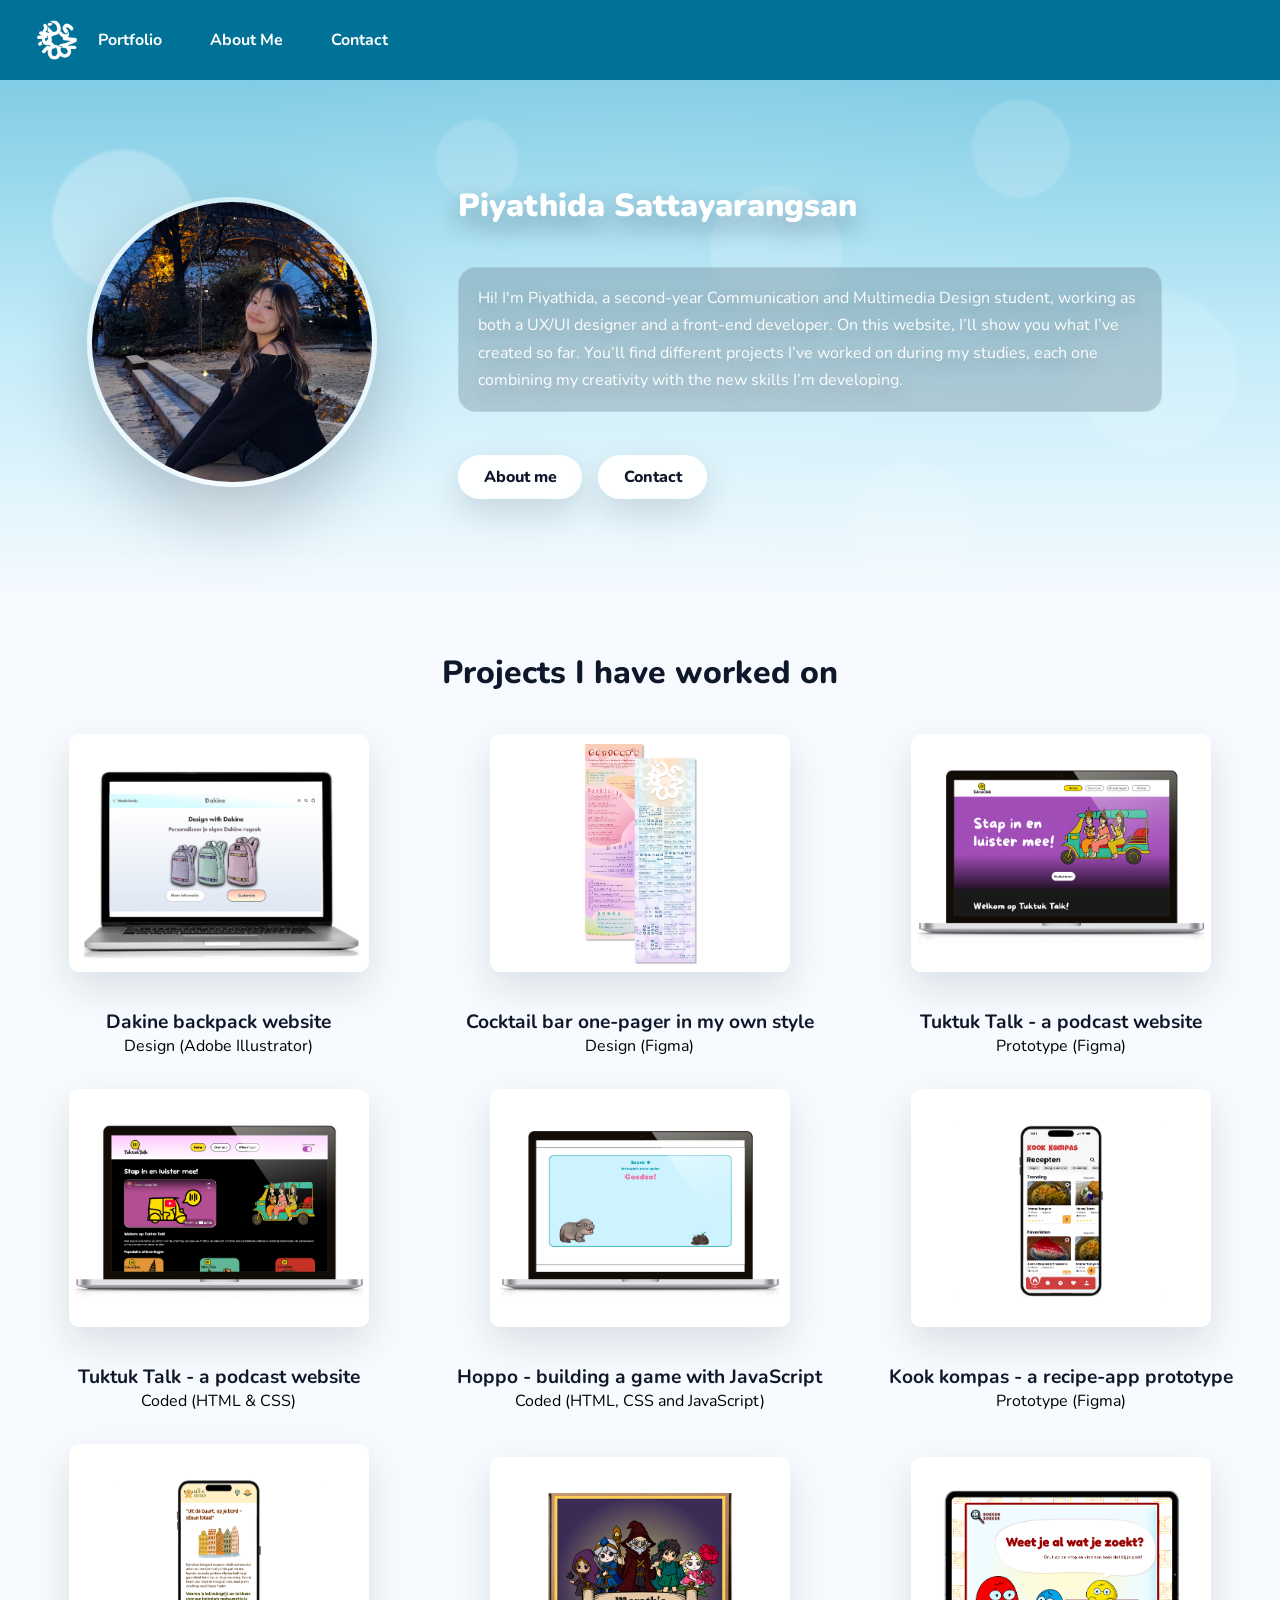
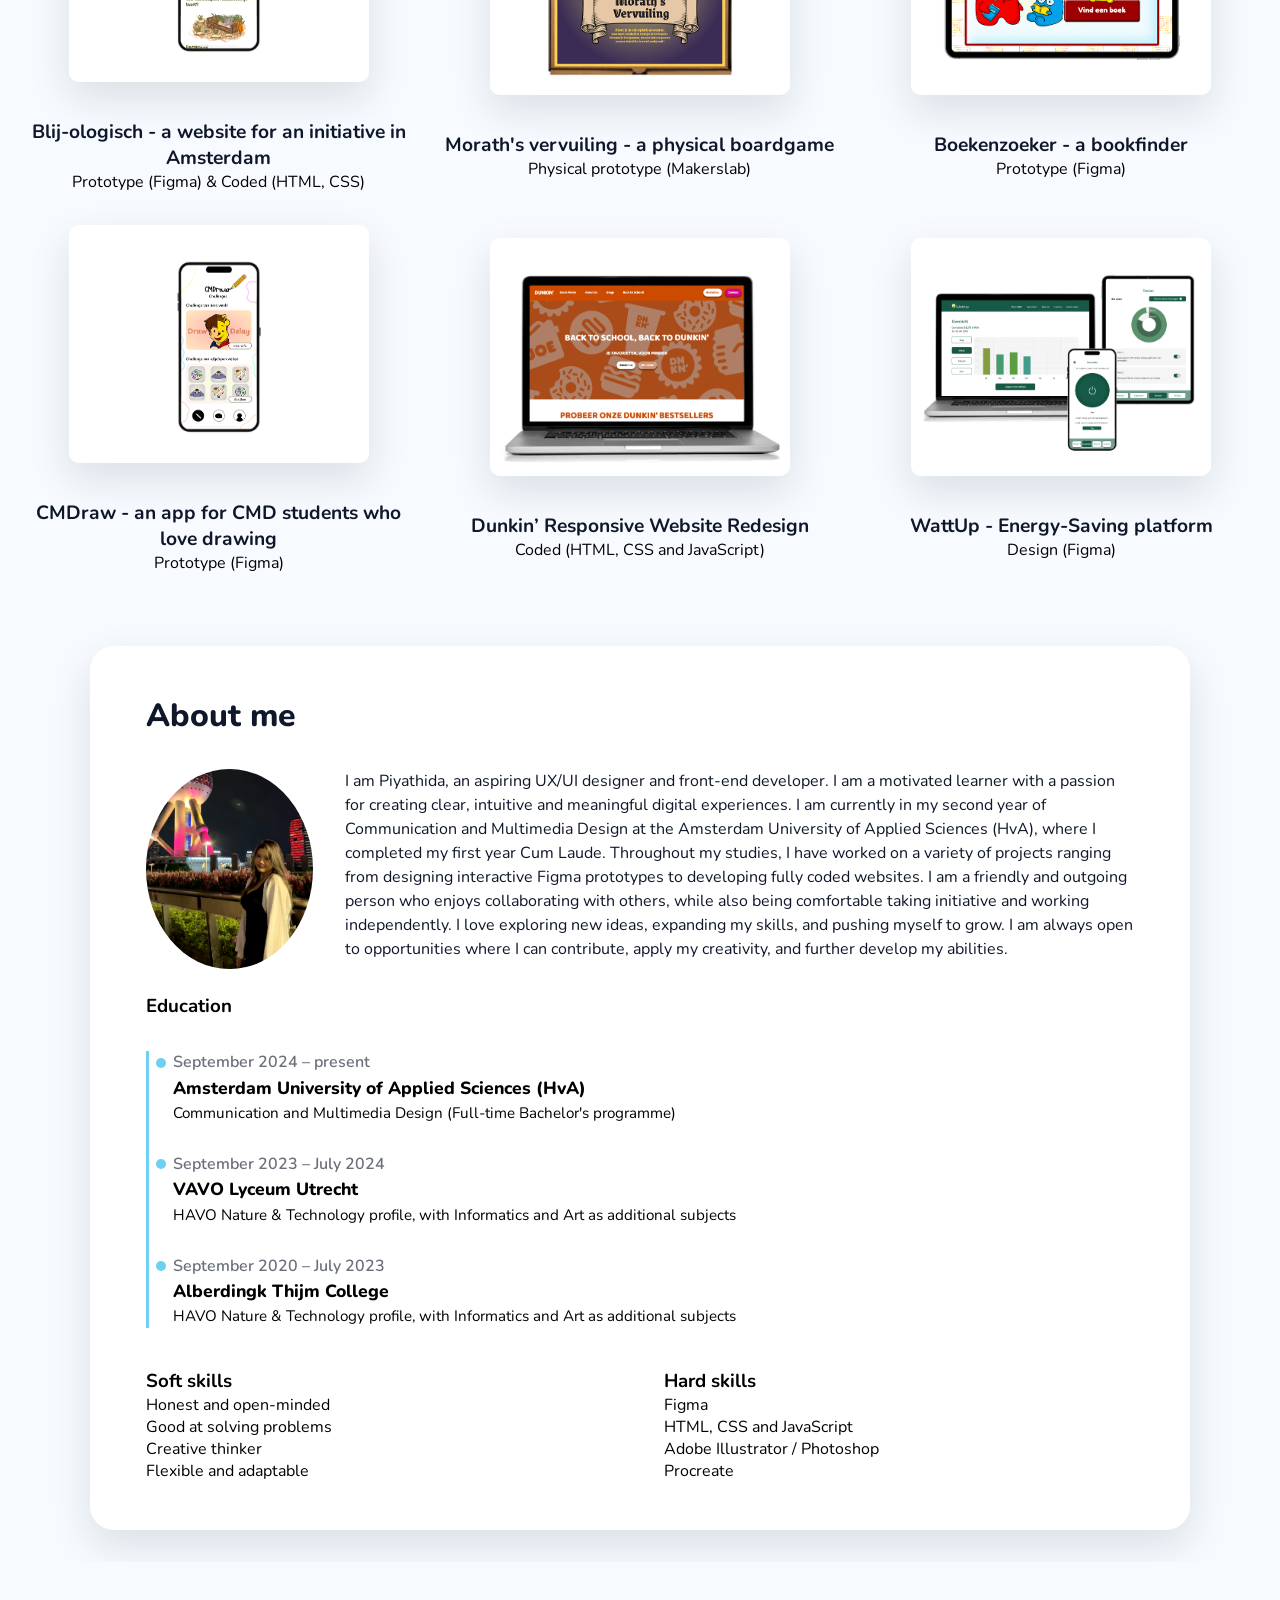
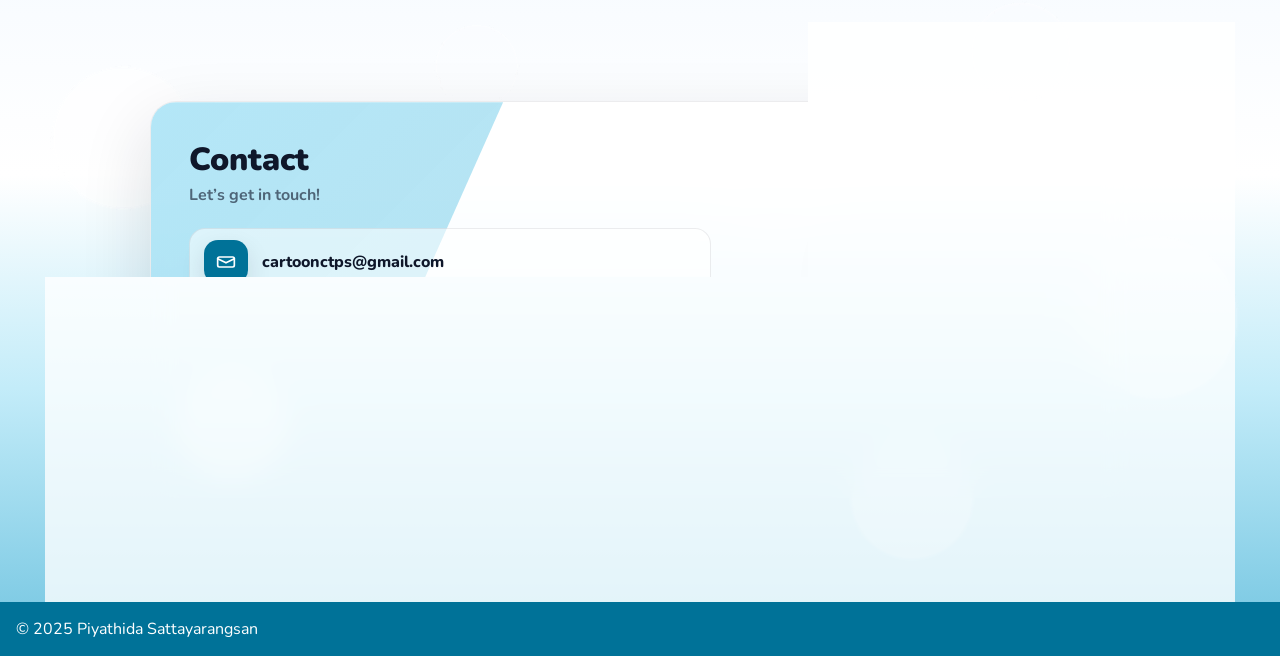
==== commit cd30325a: "Add files via upload" ====
--- a/index.html
+++ b/index.html
@@ -1,5 +1,5 @@
 <!DOCTYPE html>
-<html lang="nl">
+<html lang="en">
 <head>
   <meta charset="utf-8">
   <meta name="viewport" content="width=device-width, initial-scale=1.0">
@@ -131,7 +131,7 @@
         <article>
           <a href="9.html"><img src="images/vid.png" alt="Bookfinder tablet image"></a>
           <div>
-            <h3>Boeken Zoeker - a bookfinder</h3>
+            <h3>Boekenzoeker - a bookfinder</h3>
             <p>Prototype (Figma)</p>
           </div>
         </article>
@@ -164,20 +164,19 @@
 
     <!-- about me section -->
     <section id="aboutme" class="reveal">
-
       <article>
         <h2>About me</h2>
         <div class="about-wrapper">
-          <img src="images/profiel2.jpg" alt="image of me">
+          <img src="images/pfp.jpg" alt="image of me">
 
           <div class="about-text">
             <p>
-              I'm Piyathida, an aspiring UX/UI designer and front-end developer.
-              I’m a motivated learner with a passion for creating clear, intuitive and meaningful digital experiences.
-              I’m currently in my second year of Communication and Multimedia Design at the Amsterdam University of Applied Sciences (HvA), where I completed my first year Cum Laude. Throughout my studies, 
-              I’ve worked on a variety of projects ranging from designing interactive Figma prototypes to developing fully coded websites.
-              I’m a friendly and outgoing person who enjoys collaborating with others, while also being comfortable taking initiative and working independently. 
-              I love exploring new ideas, expanding my skills, and pushing myself to grow. I’m always open to opportunities where I can contribute, apply my creativity, and further develop my abilities.
+              I am Piyathida, an aspiring UX/UI designer and front-end developer.
+              I am a motivated learner with a passion for creating clear, intuitive and meaningful digital experiences.
+              I am currently in my second year of Communication and Multimedia Design at the Amsterdam University of Applied Sciences (HvA), where I completed my first year Cum Laude. Throughout my studies, 
+              I have worked on a variety of projects ranging from designing interactive Figma prototypes to developing fully coded websites.
+              I am a friendly and outgoing person who enjoys collaborating with others, while also being comfortable taking initiative and working independently. 
+              I love exploring new ideas, expanding my skills, and pushing myself to grow. I am always open to opportunities where I can contribute, apply my creativity, and further develop my abilities.
             </p>
 
            <button type="button" class="read-more-btn" aria-expanded="false">Lees meer</button>
@@ -207,9 +206,7 @@
           </li>
         </ul>
 
-
         <div class="skills-wrapper">
-
           <div class="skills-column">
             <h3>Soft skills</h3>
             <ul>
@@ -223,29 +220,62 @@
           <div class="skills-column">
             <h3>Hard skills</h3>
             <ul>
-              <li>Figma</li>
+              <li>Figma</li>              
               <li>HTML, CSS and JavaScript</li>
               <li>Adobe Illustrator / Photoshop</li>
               <li>Procreate</li>
             </ul>
           </div>
-        
-        </div>
-        
+        </div>
       </article> 
-    
     </section>
 
     <!-- contact section -->
     <section id="contact" class="reveal">
-      <h2>Contact</h2>
-      <p>Let's get in touch!</p>
-    
-      <div id="contact-card">
-        <p><strong>Email</strong> <a href="mailto:cartoonctps@gmail.com">cartoonctps@gmail.com</a></p>
-        <p><strong>LinkedIn</strong> <a href="https://www.linkedin.com/in/piyathida-sattayarangsan" target="_blank">Piyathida Sattayarangsan</a></p>
-        <p><strong>Instagram</strong> <a href="https://www.instagram.com/c_cartoonn" target="_blank">@c_cartoonn</a></p>
-      </div>
+      <div class="contact-card">
+        <div class="card-left">
+          <h3>Contact</h3>
+          <p class="card-sub">Let’s get in touch!</p>
+
+          <ul class="card-info">
+            <li>
+              <span class="card-icon" aria-hidden="true">
+                <!-- mail svg -->
+                <svg viewBox="0 0 24 24"><path d="M4 6h16a2 2 0 0 1 2 2v8a2 2 0 0 1-2 2H4a2 2 0 0 1-2-2V8a2 2 0 0 1 2-2z"/><path d="M22 8 12 13 2 8"/></svg>
+              </span>
+              <a href="mailto:cartoonctps@gmail.com">cartoonctps@gmail.com</a>
+            </li>
+
+            <li>
+              <span class="card-icon" aria-hidden="true">
+                <!-- linkedin svg -->
+                <svg viewBox="0 0 24 24"><path d="M4.98 3.5a2.5 2.5 0 1 0 .02 5 2.5 2.5 0 0 0-.02-5z"/><path d="M3 9h4v12H3z"/><path d="M9 9h4v1.7c.6-1 1.8-2 3.7-2 4 0 4.3 2.6 4.3 6v6.3h-4v-5.6c0-1.3 0-3-1.8-3s-2.1 1.4-2.1 2.9v5.7H9z"/></svg>
+              </span>
+              <a href="https://www.linkedin.com/in/piyathida-sattayarangsan" target="_blank" rel="noopener">LinkedIn</a>
+            </li>
+
+            <li>
+              <span class="card-icon" aria-hidden="true">
+                <!-- instagram svg -->
+                <svg viewBox="0 0 24 24"><rect x="3" y="3" width="18" height="18" rx="5"/><circle cx="12" cy="12" r="4"/><circle cx="17.5" cy="6.5" r="1"/></svg>
+              </span>
+              <a href="https://www.instagram.com/c_cartoonn" target="_blank" rel="noopener">@c_cartoonn</a>
+            </li>
+          </ul>
+        </div>
+
+        <div class="card-right">
+          <div class="card-photo">
+            <img src="images/profiel2.jpg" alt="Profielfoto van Piyathida">
+          </div>
+
+          <div class="card-id">
+            <p class="name">Piyathida Sattayarangsan</p>
+            <p class="role">UX/UI Designer • Front-end Developer</p>
+          </div>
+        </div>
+      </div>
+
     </section>
     
 
--- a/style.css
+++ b/style.css
@@ -1,19 +1,24 @@
 @import url('https://fonts.googleapis.com/css2?family=Nunito:ital,wght@0,200..1000;1,200..1000&display=swap');
-/* ========= KLEUREN (OCEAN BUBBLES THEME) ========= */
+
+html {
+  scroll-behavior: smooth;
+}
+
+/* ========= KLEUREN ========= */
 :root {
   /* Backgrounds */
-  --bg-color: #f7fbff;                 /* zachte oceaan-wit */
+  --bg-color: #f7fbff;                 
   --light-color: #ffffff;
 
   /* Ocean section colors */
-  --ocean-bg: #81cce5;                 /* licht ocean */
-  --ocean-bg-soft: #c3ecf9;            /* extra zacht */
+  --ocean-bg: #81cce5;                 
+  --ocean-bg-soft: #c3ecf9;           
   --bubble-color: rgba(255, 255, 255, 0.35);
 
   /* Brand */
-  --primary-color: #6ed0f0;            /* link/accents */
-  --second-color: #309cc1;             /* header/footer */
-  --hover-color: #007298;              /* hover donkerder */
+  --primary-color: #6ed0f0;            
+  --second-color: #309cc1;             
+  --hover-color: #007298;              
 
   /* Text */
   --dark-color: #0f172a;
@@ -25,58 +30,6 @@
 
   /* Transparant overlay (voor hero + menu overlay) */
   --transparant-color: rgba(43, 127, 184, 0.35);
-}
-
-/* ========= Dark mode ========= */
-@media (prefers-color-scheme: dark) {
-  :root {
-    --bg-color: #061327;
-    --light-color: #0b1b33;
-
-    --ocean-bg: #0b3a54;
-    --ocean-bg-soft: #0b2a45;
-    --bubble-color: rgba(255, 255, 255, 0.10);
-
-    --primary-color: #7dd3fc;
-    --second-color: #0b2a45;
-    --hover-color: #38bdf8;
-
-    --dark-color: #eaf2ff;
-    --mid-color: rgba(234, 242, 255, 0.70);
-
-    --border-color: rgba(234, 242, 255, 0.12);
-    --shadow-color: rgba(0, 0, 0, 0.55);
-
-    --transparant-color: rgba(11, 42, 69, 0.65);
-  }
-}
-
-/* ========= Hoge contrast ========= */
-@media (prefers-contrast: more) {
-  :root {
-    --bg-color: #ffffff;
-    --light-color: #ffffff;
-
-    --primary-color: #003b73;
-    --second-color: #003b73;
-    --hover-color: #001a33;
-
-    --dark-color: #000000;
-    --mid-color: #111111;
-
-    --border-color: #000000;
-    --shadow-color: rgba(0, 0, 0, 0.35);
-
-    --transparant-color: rgba(0, 59, 115, 0.20);
-
-    --ocean-bg: #cfeaf3;
-    --ocean-bg-soft: #eaf6fb;
-    --bubble-color: rgba(255, 255, 255, 0.25);
-  }
-
-header li a, footer nav a, section a {
-    text-decoration: underline;
-  }
 }
 
 
@@ -211,7 +164,8 @@
   display: block;
   translate: 0%;
   transition: 0.3s;
-  padding: 2em;
+  padding: 1em;
+  padding-top: 2em;
   background:var(--transparant-color);
   backdrop-filter: blur(20px);
   background-size: 3em;
@@ -240,7 +194,6 @@
   position: relative;
   overflow: hidden;
 
-  /* ocean achtergrond */
   background: linear-gradient(180deg, var(--ocean-bg), var(--ocean-bg-soft), var(--bg-color));
   padding: 6.5em 2em;
 
@@ -274,7 +227,6 @@
   animation: bubbleFloat 2s ease-in-out infinite;
 }
 
-/* extra zachte haze laag */
 .index #home::after {
   content: "";
   position: absolute;
@@ -284,7 +236,6 @@
   opacity: 0.9;
 }
 
-/* ===== FOTO ===== */
 .index #home .hero-photo {
   grid-row: 1 / span 3;
   justify-self: center;
@@ -321,7 +272,6 @@
   transform: scale(1.03);
 }
 
-/* ===== GLASS PANEL voor LEESBAARHEID (tekst + buttons) ===== */
 .index #home h1, .index #home p, .index #home > div:last-of-type {
   position: relative;
   z-index: 3;
@@ -335,7 +285,6 @@
   text-shadow: 0 10px 25px rgba(15, 23, 42, 0.35);
 }
 
-/* tekst in een echte card */
 .index #home p {
   margin-top: 0.9rem;
   max-width: 44rem;
@@ -424,7 +373,6 @@
   font-size: 1rem;
 } 
 
-/* Portfolio grid container – alleen de wrapper-div in #portfolio */
 .index #portfolio > div {
   display: grid;
   grid-template-columns: repeat(3, 1fr);
@@ -433,7 +381,6 @@
   margin: 1.5em;
 }
 
-/* Elk projectkaartje */
 .index #portfolio article {
   display: flex;
   flex-direction: column;
@@ -444,7 +391,6 @@
   min-height: 320px;
 }
 
-/* Afbeelding in kaartje */
 .index #portfolio article img {
   max-width: 300px;
   height: auto;
@@ -467,7 +413,6 @@
   padding-top: 1rem;
 }
 
-/* De hele kaart */
 .index #aboutme article {
   background-color: var(--light-color);
   border-radius: 24px;
@@ -481,7 +426,6 @@
   gap: 1.5rem;
 }
 
-/* Titel in de kaart */
 .index #aboutme article > h2 {
   font-size: 2rem;
   font-weight: 800;
@@ -489,39 +433,32 @@
   margin-bottom: .5rem;
 }
 
-/* Eerste blok: foto + lange tekst */
 .index #aboutme article > div:first-of-type {
   display: flex;
   gap: 2rem;
   align-items: flex-start;
 }
 
-/* Foto */
 .index #aboutme article img {
   width: 200px;
-  max-width: 100%;
-  border-radius: 400px;
+  height: 200px;
+  border-radius: 100%;
   object-fit: cover;
 }
 
-/* Intro-tekst naast de foto */
 .index #aboutme .about-text {
   font-size: 1rem;
-  line-height: 1.7;
+  line-height: 1.5;
   color: var(--dark-color);
 }
 
-/* wrapper */
 .about-text {
   position: relative;
 }
 
-/* standaard: volledige tekst zichtbaar (desktop) */
 .about-text p {
   margin-bottom: 0.5rem;
 }
-
-/* Education timeline */
 
 .index #aboutme #education {
   list-style: none;
@@ -537,7 +474,6 @@
   position: relative;
 }
 
-/* bolletje op de lijn */
 .index #aboutme #education li::before {
   content: "";
   position: absolute;
@@ -549,28 +485,24 @@
   border-radius: 50%;
 }
 
-/* eerste regel: datum */
 .index #aboutme #education li p:first-of-type {
   font-weight: 600;
   color: var(--mid-color);
   margin-bottom: 0.15rem;
 }
 
-/* schoolnaam */
 .index #aboutme #education h4 {
   font-size: 1.1rem;
   font-weight: 800;
   margin-bottom: 0.15rem;
 }
 
-/* beschrijving (laatste p) */
 .index #aboutme #education li p:last-of-type {
   margin: 0;
   font-size: 0.95rem;
   line-height: 1.5;
 }
 
-/* Soft & Hard skills naast elkaar */
 
 .index #aboutme article .skills-wrapper {
   display: flex;
@@ -586,6 +518,16 @@
 .index #aboutme ul {
   list-style: none;
   padding-left: 0;
+}
+
+.skills-column svg{
+  width: 30px;
+  height: 30px;
+  fill: none;
+  stroke: white;
+  stroke-width: 2;
+  stroke-linecap: round;
+  stroke-linejoin: round;
 }
 
 /* ========= CONTACT SECTION ========= */
@@ -597,8 +539,7 @@
   padding: 6.5em 2em;
 }
 
-/* titel + tekst */
-.index #contact h2, .index #contact > p  {
+.index #contact h2 {
   margin-bottom: 0.6rem;
   position: relative;
   z-index: 1;
@@ -609,91 +550,175 @@
   text-shadow: 0 10px 25px rgba(27, 100, 145, 0.35);
 }
 
-.index #contact > p  {
-  font-size: 1.5rem;
-  font-weight: 500;
-}
-
-
-/* ========= CONTACT CARD ========= */
-.index #contact-card {
+.contact-card{
   position: relative;
   z-index: 1;
-  max-width: 520px;
-  margin: 0 auto;
-  padding: 2rem 2.4rem;
+  max-width: 980px;
+  margin: 2.2rem auto 0;
+  padding: 2.2rem 2.4rem;
+
+  display: grid;
+  grid-template-columns: 1.2fr 0.8fr;
+  gap: 2rem;
+  align-items: center;
+
+  background: rgba(255,255,255,0.78);
+  border: 1px solid rgba(15,23,42,0.08);
+  border-radius: 26px;
+  backdrop-filter: blur(12px);
+  box-shadow: 0 26px 70px rgba(15,23,42,0.14);
+  overflow: hidden;
+}
+
+.contact-card::before{
+  content:"";
+  position:absolute;
+  inset:0;
+  background: linear-gradient(135deg, rgba(110,208,240,0.55), rgba(48,156,193,0.35));
+  clip-path: polygon(0 0, 36% 0, 18% 100%, 0 100%);
+  opacity: 0.95;
+  pointer-events:none;
+}
+
+.contact-card::after{
+  content:"";
+  position:absolute;
+  inset:0;
+  background:
+    radial-gradient(circle at 80% 30%, rgba(110,208,240,0.18) 0 110px, transparent 112px),
+    radial-gradient(circle at 88% 70%, rgba(48,156,193,0.14) 0 140px, transparent 142px);
+  pointer-events:none;
+}
+
+.card-left, .card-right{
+  position: relative;
+  z-index: 1;
+}
+
+.card-left{
   text-align: left;
-  color: rgba(255, 255, 255, 0.96);
-  text-shadow: 0 6px 18px rgba(15, 23, 42, 0.25);
-  background: rgba(39, 171, 207, 0.455);
-  border: 1px solid rgba(255, 255, 255, 0.18);
-  padding: 1.05rem 1.2rem;
-  border-radius: 18px;
-  backdrop-filter: blur(10px);
-}
-
-/* kleine bubble-glow achter de card */
-.index #contact-card::before {
+}
+
+.card-left h3{
+  font-size: 2rem;
+  font-weight: 900;
+  color: var(--dark-color);
+  margin-bottom: .2rem;
+}
+
+.card-sub{
+  color: var(--mid-color);
+  font-weight: 700;
+  margin-bottom: 1.4rem;
+}
+
+.card-info{
+  list-style: none;
+  padding: 0;
+  margin: 0;
+  display: grid;
+  gap: .9rem;
+}
+
+.card-info li{
+  display: grid;
+  grid-template-columns: 44px 1fr;
+  gap: .9rem;
+  align-items: center;
+
+  padding: .7rem .85rem;
+  border-radius: 16px;
+  background: rgba(255,255,255,0.55);
+  border: 1px solid rgba(15,23,42,0.08);
+  transition: transform .2s ease, box-shadow .2s ease;
+}
+
+.card-info li:hover{
+  transform: translateY(-2px);
+  box-shadow: 0 14px 30px rgba(15,23,42,0.10);
+}
+
+.card-info a{
+  color: var(--dark-color);
+  font-weight: 800;
+  text-decoration: none;
+}
+
+.card-info a:hover{
+  color: var(--hover-color);
+  text-decoration: underline;
+}
+
+.card-icon{
+  width: 44px;
+  height: 44px;
+  border-radius: 14px;
+  display: grid;
+  place-items: center;
+  background: var(--hover-color);
+  box-shadow: 0 10px 25px rgba(15,23,42,0.12);
+}
+
+.card-icon svg{
+  width: 20px;
+  height: 20px;
+  fill: none;
+  stroke: white;
+  stroke-width: 2;
+  stroke-linecap: round;
+  stroke-linejoin: round;
+}
+
+.card-right{
+  display: grid;
+  justify-items: center;
+  gap: .9rem;
+}
+
+.card-photo img{
+  width: 150px;
+  height: 150px;
+  border-radius: 50%;
+  object-fit: cover;
+  border: 6px solid rgba(255,255,255,0.95);
+  box-shadow: 0 18px 45px rgba(15,23,42,0.18);
+}
+
+.card-id{
+  text-align: center;
+}
+
+.card-id .name{
+  font-weight: 900;
+  font-size: 1.2rem;
+  color: var(--dark-color);
+}
+
+.card-id .role{
+  margin-top: .2rem;
+  font-weight: 700;
+  color: var(--mid-color);
+}
+
+.index #contact::before, .index #contact::after {
   content: "";
   position: absolute;
-  width: 220px;
-  height: 220px;
-  top: -90px;
-  right: -90px;
-  border-radius: 50%;
-  background: rgba(255, 255, 255, 0.25);
-  filter: blur(14px);
-  z-index: -1;
+  inset: -40px;
   pointer-events: none;
-}
-
-/* rijen (label links, waarde rechts) */
-.index #contact-card p {
-  display: grid;
-  grid-template-columns: 110px 1fr;
-  gap: 0.8rem;
-  align-items: center;
-  margin: 0;
-  padding: 0.95rem 0;
-}
-
-.index #contact-card p + p {
-  border-top: 1px solid rgba(15, 23, 42, 0.08);
-}
-
-/* labels */
-.index #contact-card strong {
-  font-size: 1.2rem;
-  font-weight: 900;
-  color: var(--light-color);
-}
-
-/* links */
-.index #contact-card a {
-  color: var(--light-color);
-  font-weight: 600;
-  font-size: 1.2rem;
-  text-decoration: none;
-  transition: transform 0.2s ease, color 0.2s ease;
-}
-
-.index #contact-card a:hover {
-  color: var(--hover-color);
-  text-decoration: underline;
-}
-/* ========= SUBTIELE BUBBEL ANIMATIE (OPTIONEEL) ========= */
-@keyframes bubbleFloat {
-  0% { transform: translateY(0); }
-  50% { transform: translateY(-12px); }
-  100% { transform: translateY(0); }
-}
-
-.index #contact::before {
-  animation: bubbleFloat 10s ease-in-out infinite;
-}
-
-.index #contact::after {
-  animation: bubbleFloat 14s ease-in-out infinite;
+
+  /* meerdere bubbels met radial-gradients */
+  background:
+    radial-gradient(circle at 12% 30%, rgba(255,255,255,0.28) 0 70px, transparent 72px),
+    radial-gradient(circle at 20% 70%, rgba(255,255,255,0.18) 0 55px, transparent 57px),
+    radial-gradient(circle at 38% 20%, rgba(255,255,255,0.15) 0 40px, transparent 42px),
+    radial-gradient(circle at 60% 35%, rgba(255,255,255,0.14) 0 65px, transparent 67px),
+    radial-gradient(circle at 78% 18%, rgba(255,255,255,0.16) 0 48px, transparent 50px),
+    radial-gradient(circle at 88% 55%, rgba(255,255,255,0.12) 0 80px, transparent 82px),
+    radial-gradient(circle at 70% 80%, rgba(255,255,255,0.10) 0 60px, transparent 62px);
+  filter: blur(1px);
+  opacity: 0.95;
+
+  animation: bubbleFloat 2s ease-in-out infinite;
 }
 
 /* ========= FOOTER ========= */
@@ -890,6 +915,11 @@
 
 /* kleiner dan 1000px */
 @media (max-width: 1000px) {
+
+  header {
+  padding: 0em 1em;
+  }
+
   .index #home {
     grid-template-columns: 1fr;
     padding: 5.5em 1.5em;
@@ -970,8 +1000,25 @@
     font-size: 1rem;
   }
 
-  .index #contact-card a {
-  text-decoration: underline;
+  .contact-card{
+    grid-template-columns: 1fr;
+    padding: 1.8rem 1.4rem;
+    gap: 1.4rem;
+  }
+
+  .contact-card::before{
+    clip-path: polygon(0 0, 100% 0, 100% 28%, 0 55%);
+    opacity: 0.55;
+  }
+
+  .card-left{
+    text-align: center;
+  }
+
+  .card-info li{
+    grid-template-columns: 44px 1fr;
+    text-align: left;
+  
   }
 }
 
@@ -1011,4 +1058,9 @@
   .read-more-btn {
     display: none;
   }
-}
+
+  .index #contact-card strong, .index #contact-card a {
+    font-size: 1.2rem;
+  }
+
+}
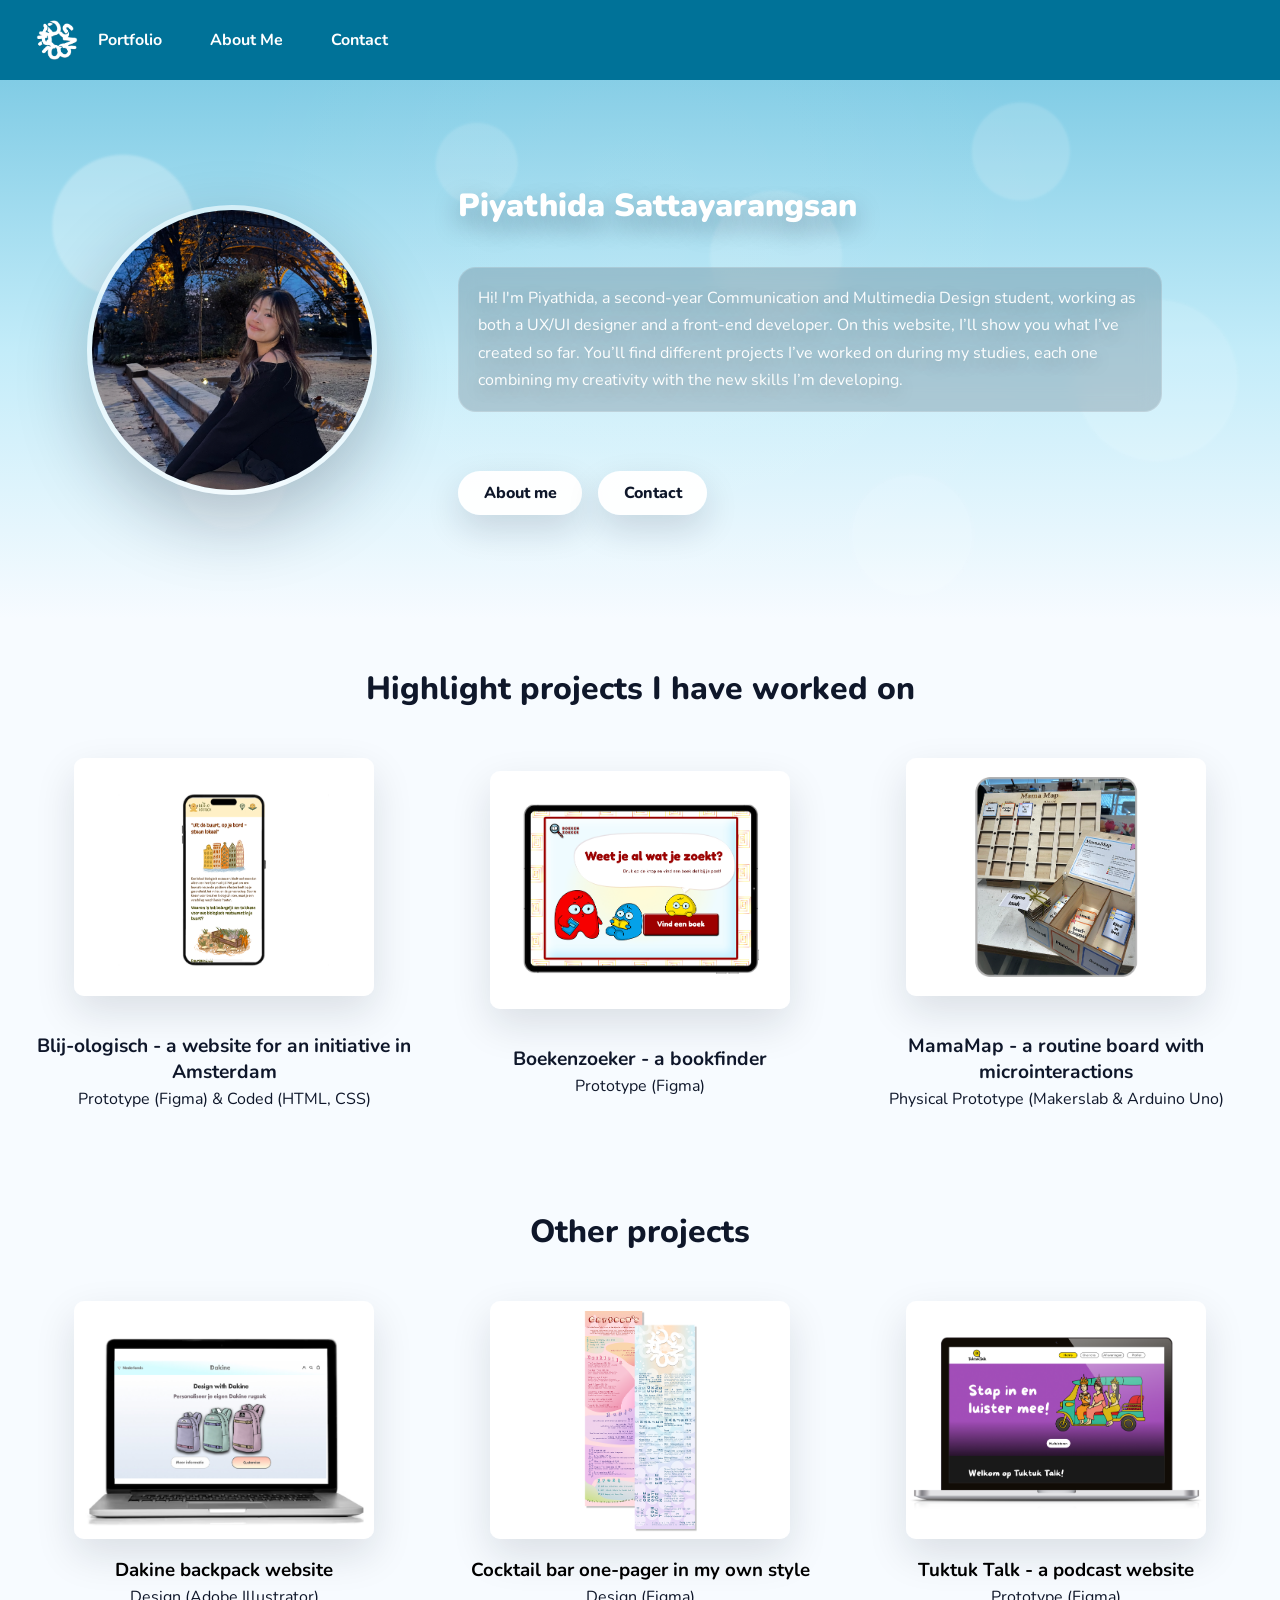
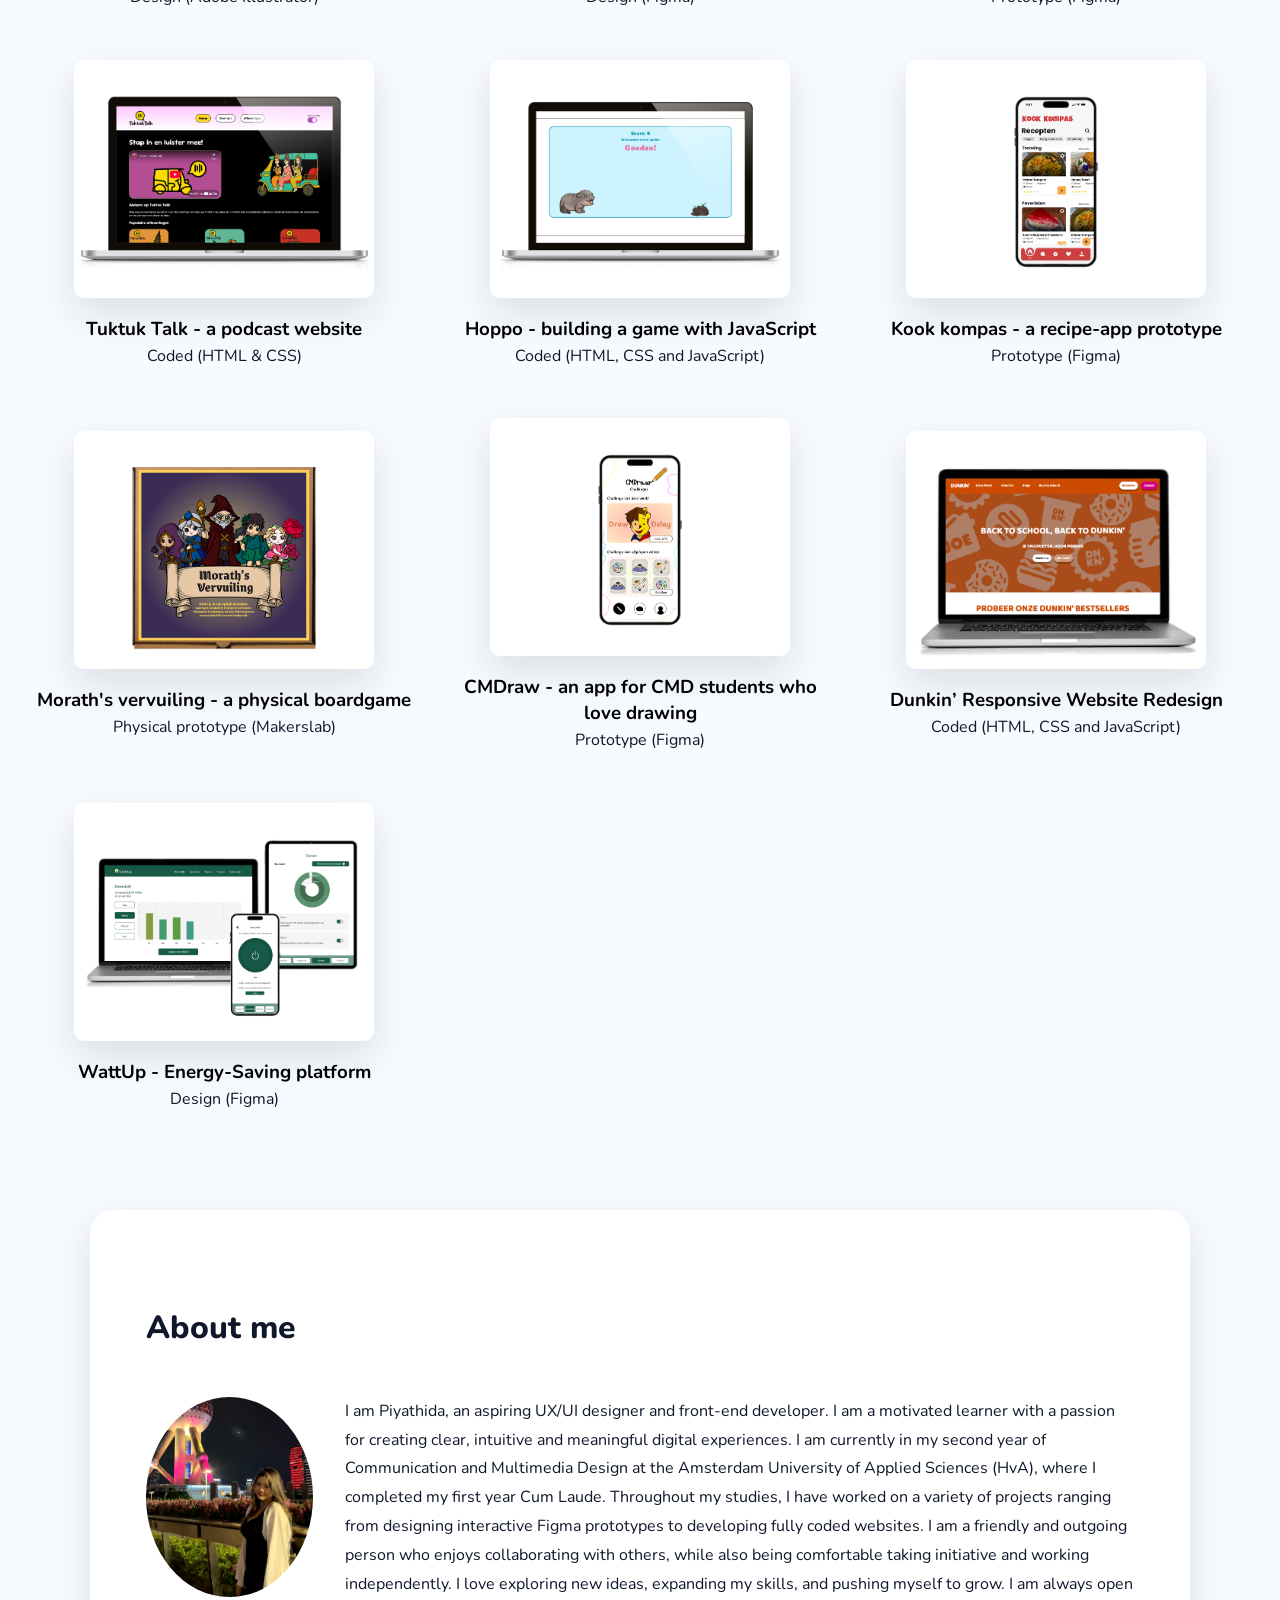
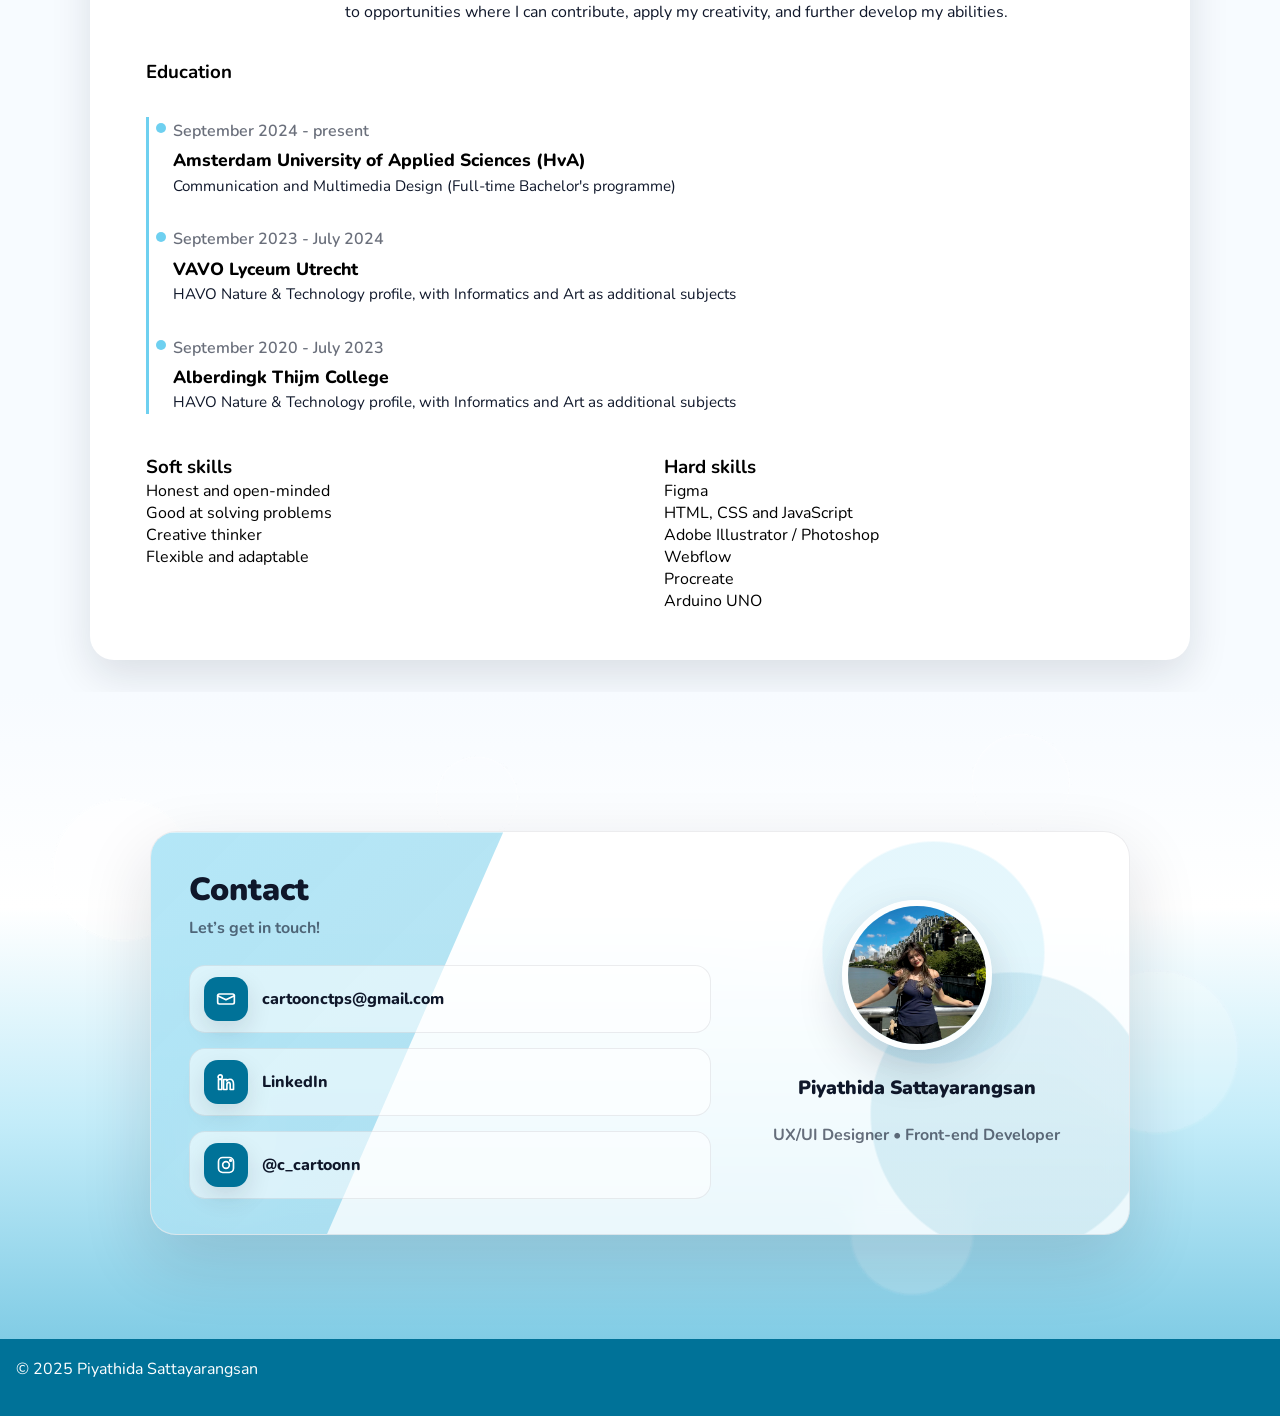
==== commit 628f6f52: "Add files via upload" ====
--- a/index.html
+++ b/index.html
@@ -61,7 +61,40 @@
 
     <!-- portfolio section -->
     <section id="portfolio">
-      <h2>Projects I have worked on</h2>
+    <h2>Highlight projects I have worked on</h2>
+     <div class="reveal">
+
+        <article>
+          <a href="7.html"><img src="images/blijo.png" alt="Blij-ologisch image"></a>
+          <div>
+            <h3>Blij-ologisch - a website for an initiative in Amsterdam</h3>
+            <p>Prototype (Figma) & Coded (HTML, CSS)</p>
+          </div>
+        </article>
+        
+        <article>
+          <a href="9.html"><img src="images/vid.png" alt="Bookfinder tablet image"></a>
+          <div>
+            <h3>Boekenzoeker - a bookfinder</h3>
+            <p>Prototype (Figma)</p>
+          </div>
+        </article>
+
+        <article>
+          <a href="13.html"><img src="images/beyond.jpg" alt="MamaMap image"></a>
+          <div>
+            <h3>MamaMap - a routine board with microinteractions</h3>
+            <p>Physical Prototype (Makerslab & Arduino Uno)</p>
+          </div>
+        </article>
+     </div>
+    </section>
+
+
+
+
+    <section id="portfolio">
+      <h2>Other projects</h2>
       <div class="reveal">
         <article>
           <a href="1.html"><img src="images/dakine.png" alt="dakine website image"></a>
@@ -113,26 +146,10 @@
         </article>
 
         <article>
-          <a href="7.html"><img src="images/blijo.png" alt="Blij-ologisch image"></a>
-          <div>
-            <h3>Blij-ologisch - a website for an initiative in Amsterdam</h3>
-            <p>Prototype (Figma) & Coded (HTML, CSS)</p>
-          </div>
-        </article>
-
-        <article>
           <a href="8.html"><img src="images/morath.png" alt="marath's vervuiling image"></a>
           <div>
             <h3>Morath's vervuiling - a physical boardgame</h3>
             <p>Physical prototype (Makerslab)</p>
-          </div>
-        </article>
-
-        <article>
-          <a href="9.html"><img src="images/vid.png" alt="Bookfinder tablet image"></a>
-          <div>
-            <h3>Boekenzoeker - a bookfinder</h3>
-            <p>Prototype (Figma)</p>
           </div>
         </article>
 
@@ -167,7 +184,7 @@
       <article>
         <h2>About me</h2>
         <div class="about-wrapper">
-          <img src="images/pfp.jpg" alt="image of me">
+          <img src="images/pfp.jpg" alt="profile picture of piyathida">
 
           <div class="about-text">
             <p>
@@ -179,7 +196,7 @@
               I love exploring new ideas, expanding my skills, and pushing myself to grow. I am always open to opportunities where I can contribute, apply my creativity, and further develop my abilities.
             </p>
 
-           <button type="button" class="read-more-btn" aria-expanded="false">Lees meer</button>
+           <button type="button" class="read-more-btn" aria-expanded="false">Read more</button>
           
           </div>
         </div>
@@ -188,19 +205,19 @@
 
         <ul id="education">
           <li>
-            <p>September 2024 – present</p>
+            <p>September 2024 - present</p>
             <h4>Amsterdam University of Applied Sciences (HvA)</h4>
             <p>Communication and Multimedia Design (Full-time Bachelor's programme)</p>
           </li>
 
           <li>
-            <p>September 2023 – July 2024</p>
+            <p>September 2023 - July 2024</p>
             <h4>VAVO Lyceum Utrecht</h4>
             <p>HAVO Nature & Technology profile, with Informatics and Art as additional subjects</p>
           </li>
 
           <li>
-            <p>September 2020 – July 2023</p>
+            <p>September 2020 - July 2023</p>
             <h4>Alberdingk Thijm College</h4>
             <p>HAVO Nature & Technology profile, with Informatics and Art as additional subjects</p>
           </li>
@@ -223,7 +240,9 @@
               <li>Figma</li>              
               <li>HTML, CSS and JavaScript</li>
               <li>Adobe Illustrator / Photoshop</li>
+              <li>Webflow</li>
               <li>Procreate</li>
+              <li>Arduino UNO</li>
             </ul>
           </div>
         </div>
@@ -266,7 +285,7 @@
 
         <div class="card-right">
           <div class="card-photo">
-            <img src="images/profiel2.jpg" alt="Profielfoto van Piyathida">
+            <img src="images/profiel2.jpg" alt="Profile picture of Piyathida">
           </div>
 
           <div class="card-id">
--- a/style.css
+++ b/style.css
@@ -353,7 +353,7 @@
 
 /* ========= PORTFOLIO (SECTION 2) ========= */
 
-.index section:nth-of-type(2) h2 {
+.index h2 {
   padding: 1.5em 0 0.5em;
   color: var(--dark-color);
   font-size: 2rem;
@@ -378,7 +378,7 @@
   grid-template-columns: repeat(3, 1fr);
   gap: 2rem;
   place-items: center;
-  margin: 1.5em;
+  margin: 2em;
 }
 
 .index #portfolio article {
@@ -431,6 +431,7 @@
   font-weight: 800;
   color: var(--dark-color);
   margin-bottom: .5rem;
+  text-align: left;
 }
 
 .index #aboutme article > div:first-of-type {
@@ -808,7 +809,7 @@
     color: var(--dark-color);
   }
   
-  .project .project-text p {
+  p {
     line-height: 1.8;
     color: var(--dark-color);
     margin-bottom: 1rem;
@@ -860,11 +861,16 @@
     margin-bottom: 1rem;
     color: var(--dark-color);
   }
+
+   .project .project-gallery h3 {
+    margin-top: 1rem;
+  }
   
   .project .project-gallery-grid {
     display: grid;
     grid-template-columns: repeat(2, minmax(0, 1fr));
     gap: 1.5rem;
+    margin-bottom: 1em;
   }
   
   .project .project-gallery-grid img {
@@ -872,6 +878,13 @@
     border-radius: 18px;
     box-shadow: 0 12px 30px var(--shadow-color);
   }
+
+  .discription {
+    display: flex;
+    flex-direction: column;
+    gap: 1.5em;
+  }
+  
   
   /* Terug-link */
   .project .project-back {
@@ -978,6 +991,10 @@
 
   .index section:nth-of-type(2) {
     padding: 0 1.5rem;
+  }
+
+  .index h2, .index #aboutme article > h2 {
+    font-size: 1.5em;
   }
 
   .about-text p {
@@ -1020,6 +1037,12 @@
     text-align: left;
   
   }
+
+  .project .project-gallery-grid img {
+    width: 80%;
+    border-radius: 18px;
+    box-shadow: 0 12px 30px var(--shadow-color);
+  }
 }
 
 /* groter dan 1000px */
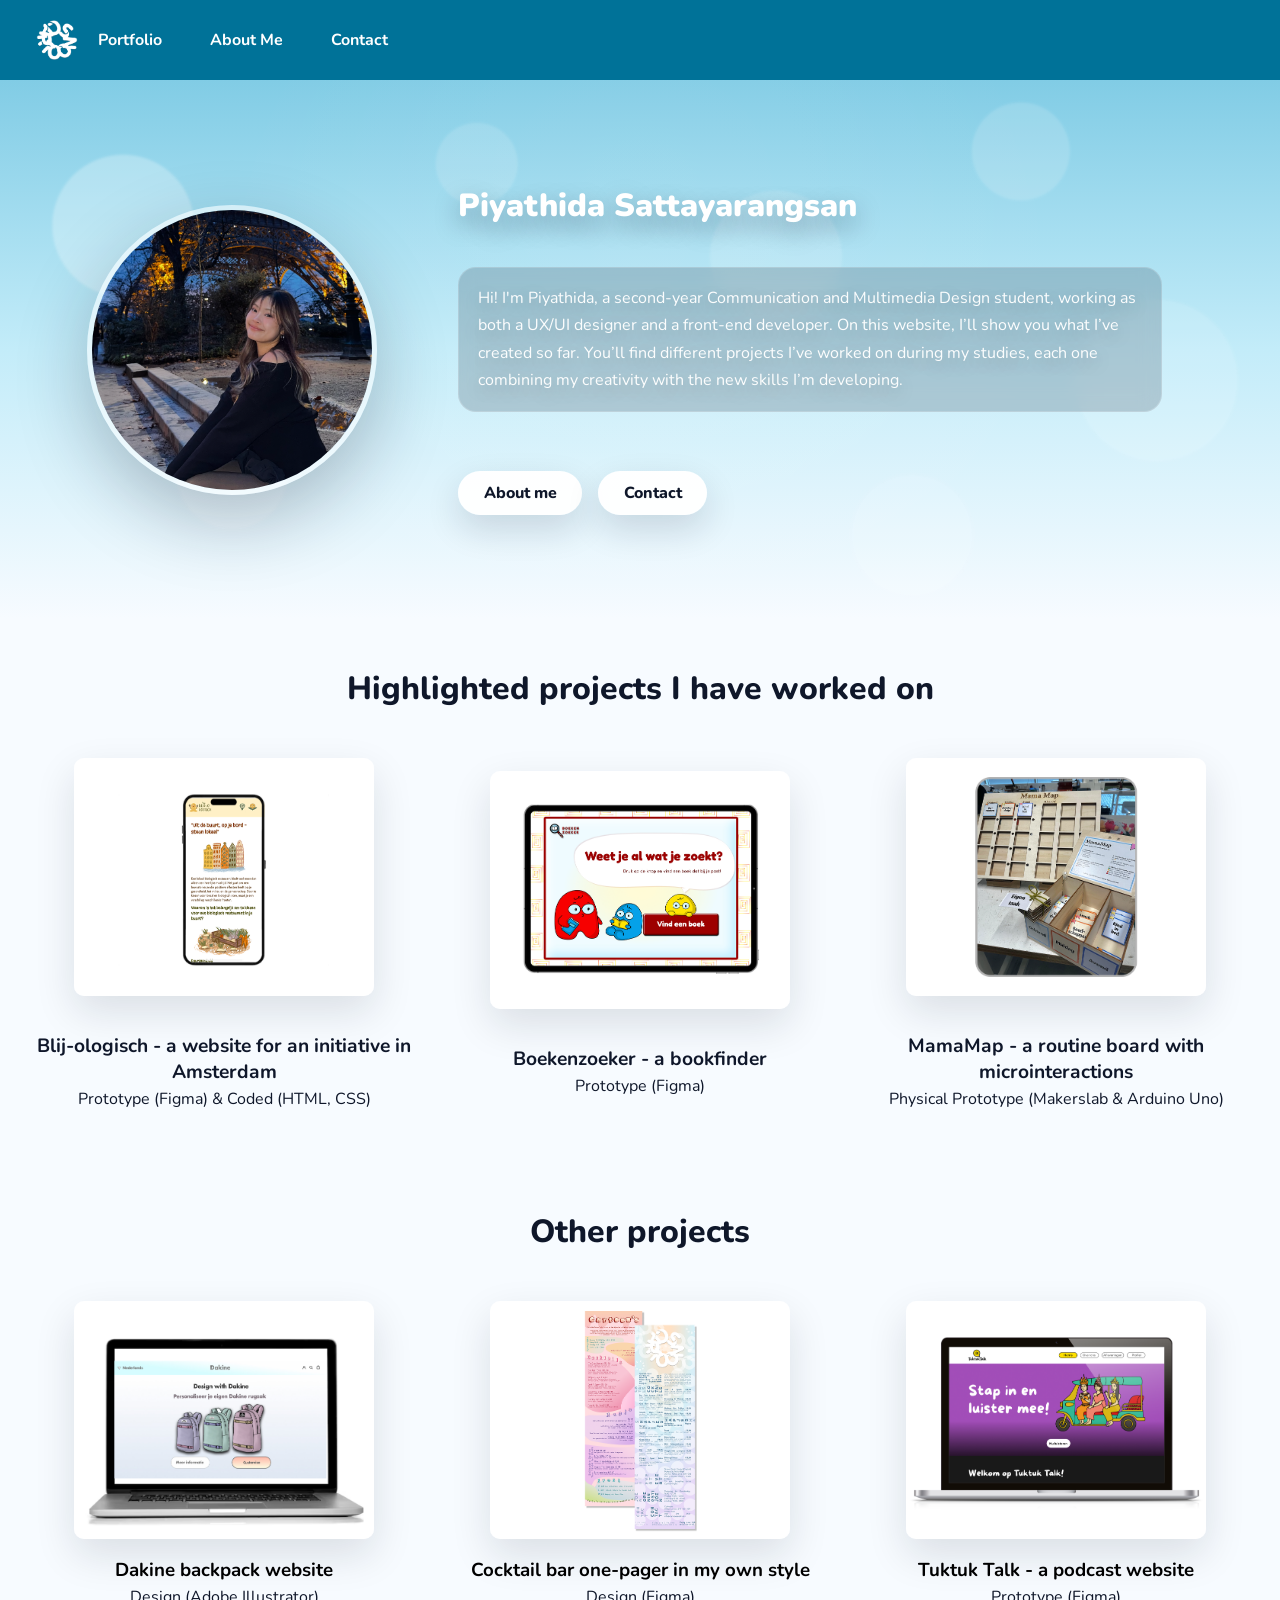
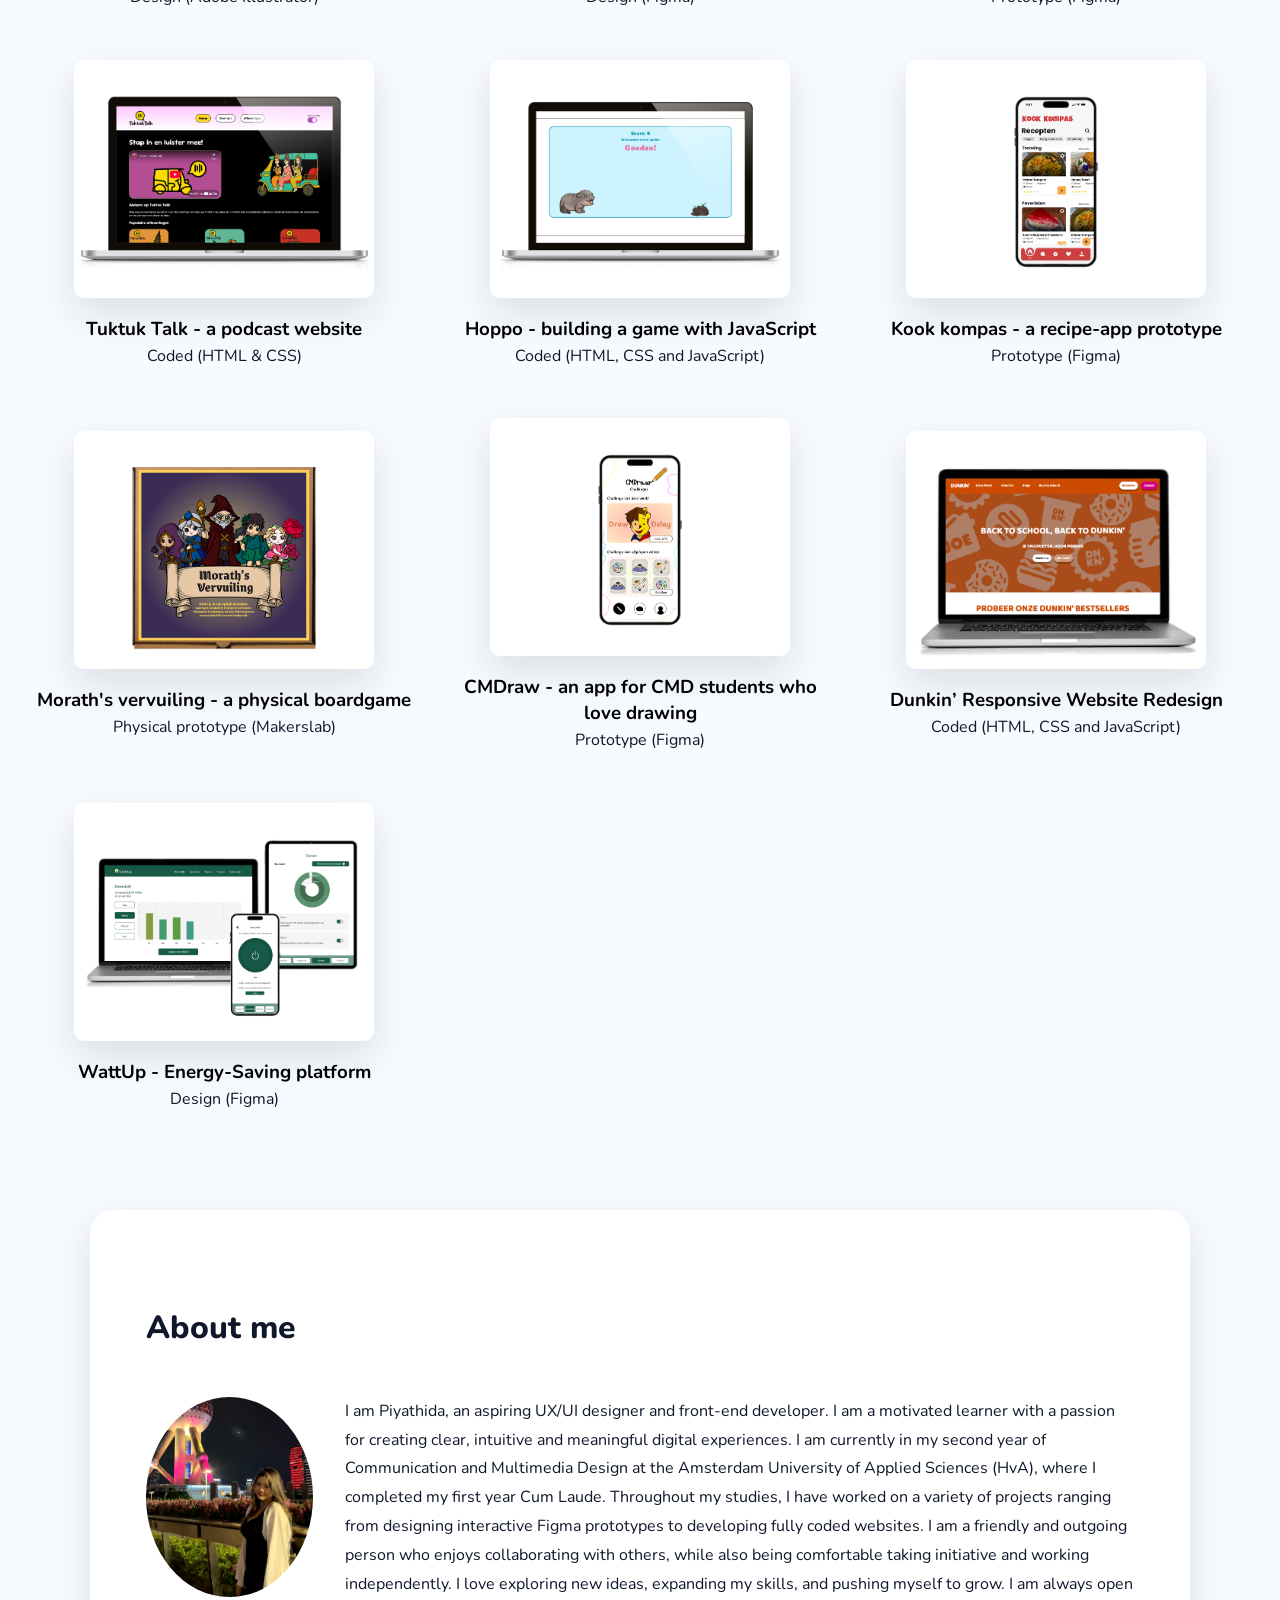
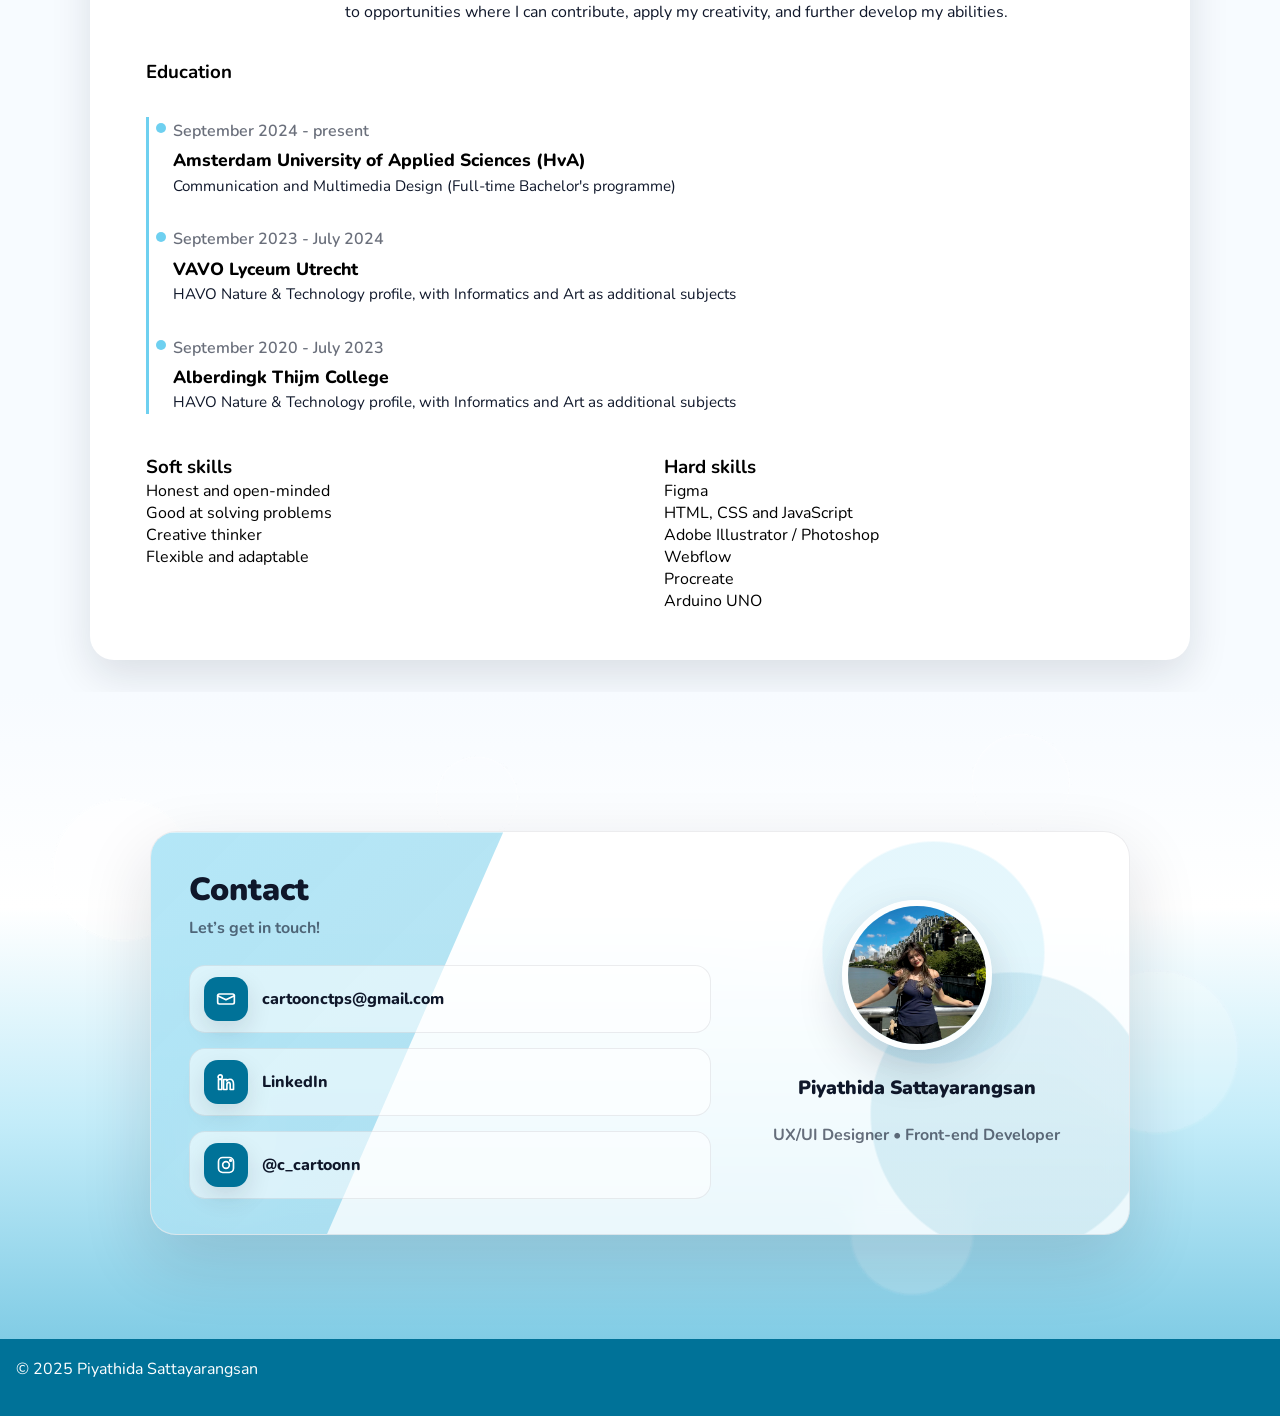
==== commit a48f4abe: "Add files via upload" ====
--- a/index.html
+++ b/index.html
@@ -61,7 +61,7 @@
 
     <!-- portfolio section -->
     <section id="portfolio">
-    <h2>Highlight projects I have worked on</h2>
+    <h2>Highlighted projects I have worked on</h2>
      <div class="reveal">
 
         <article>
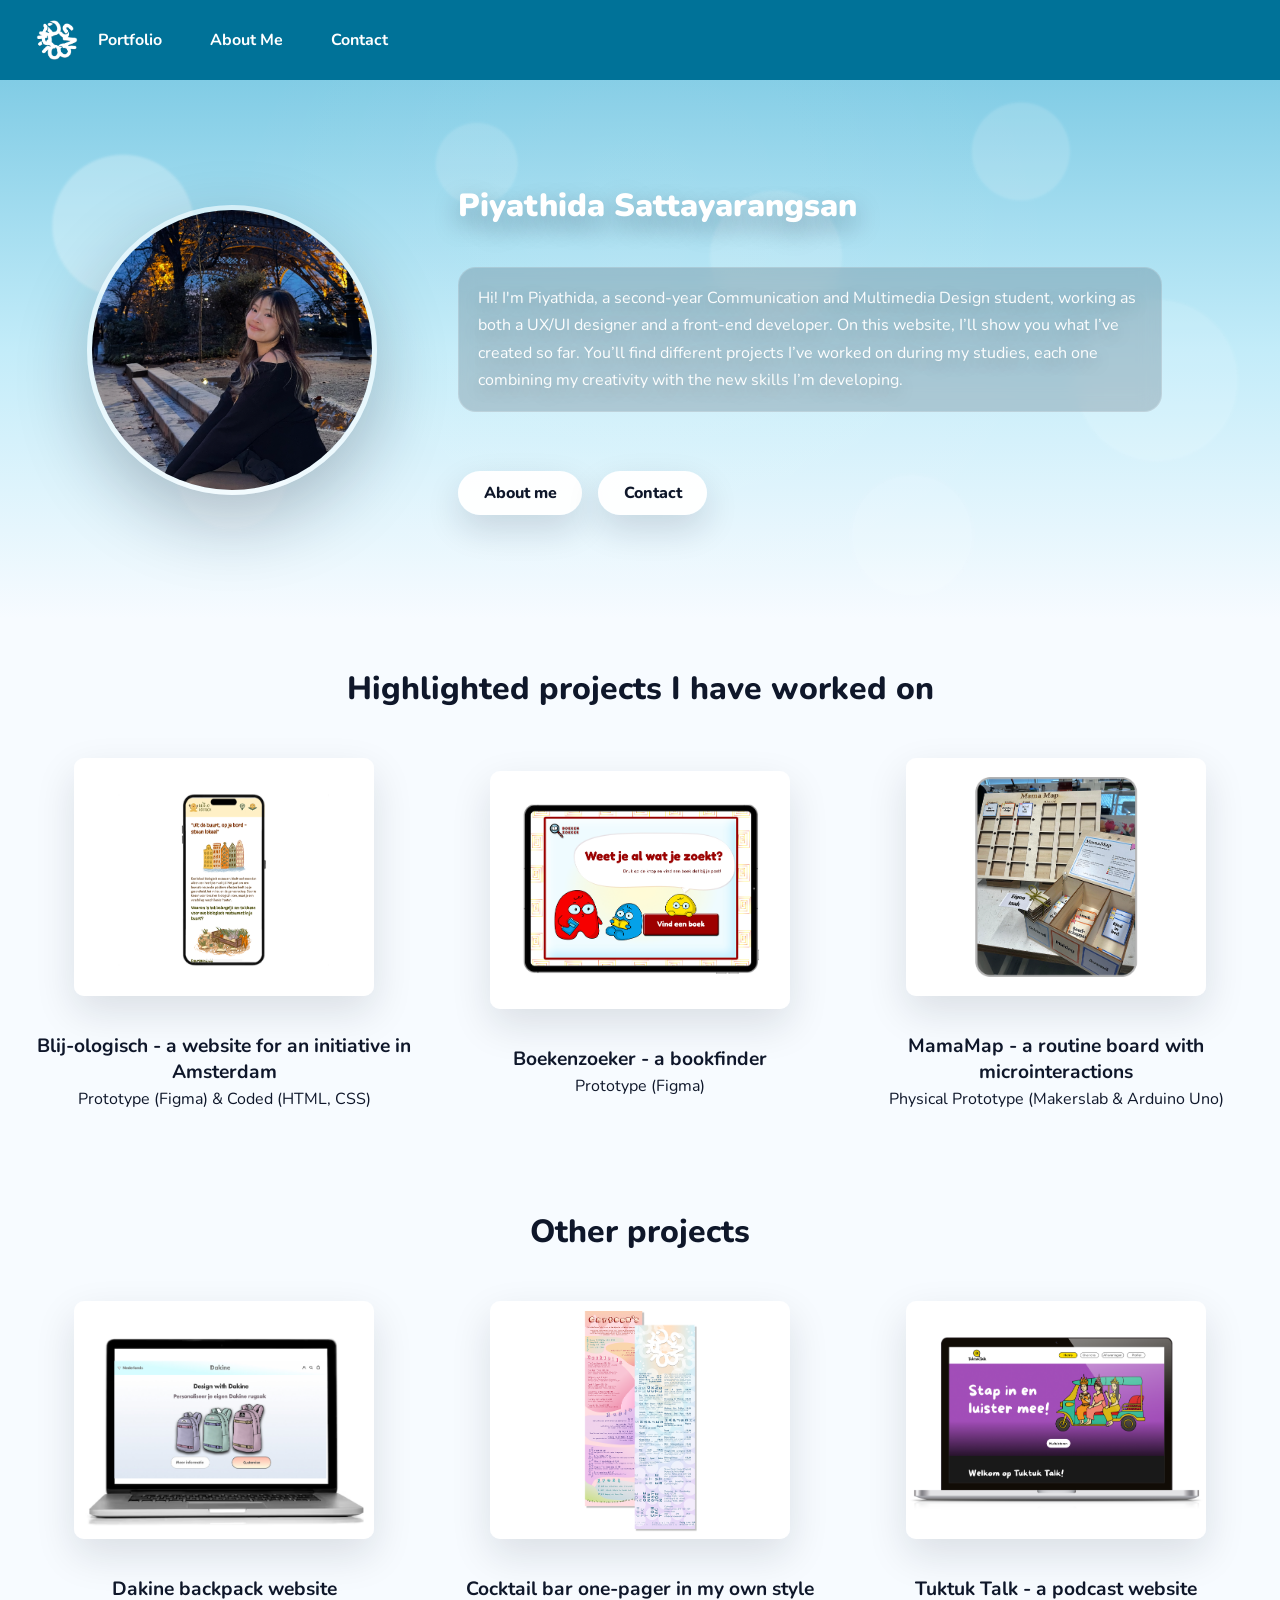
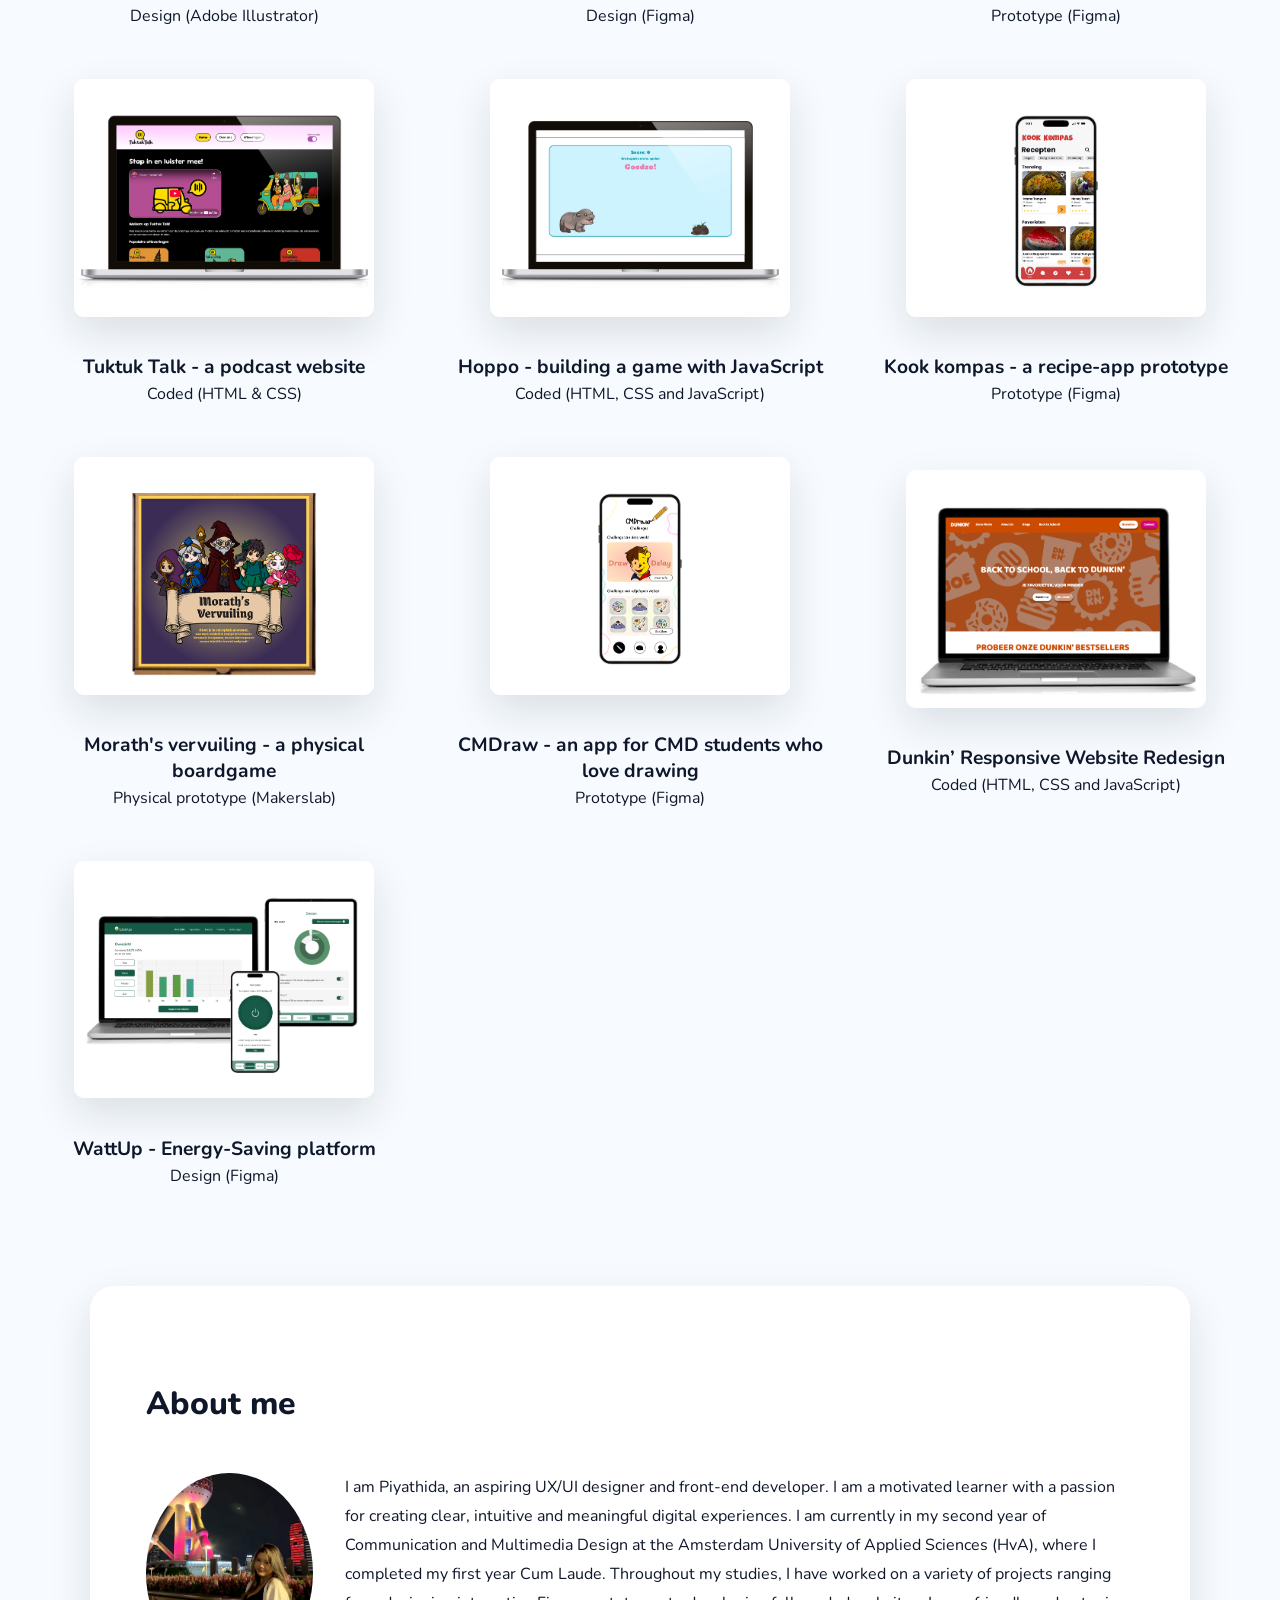
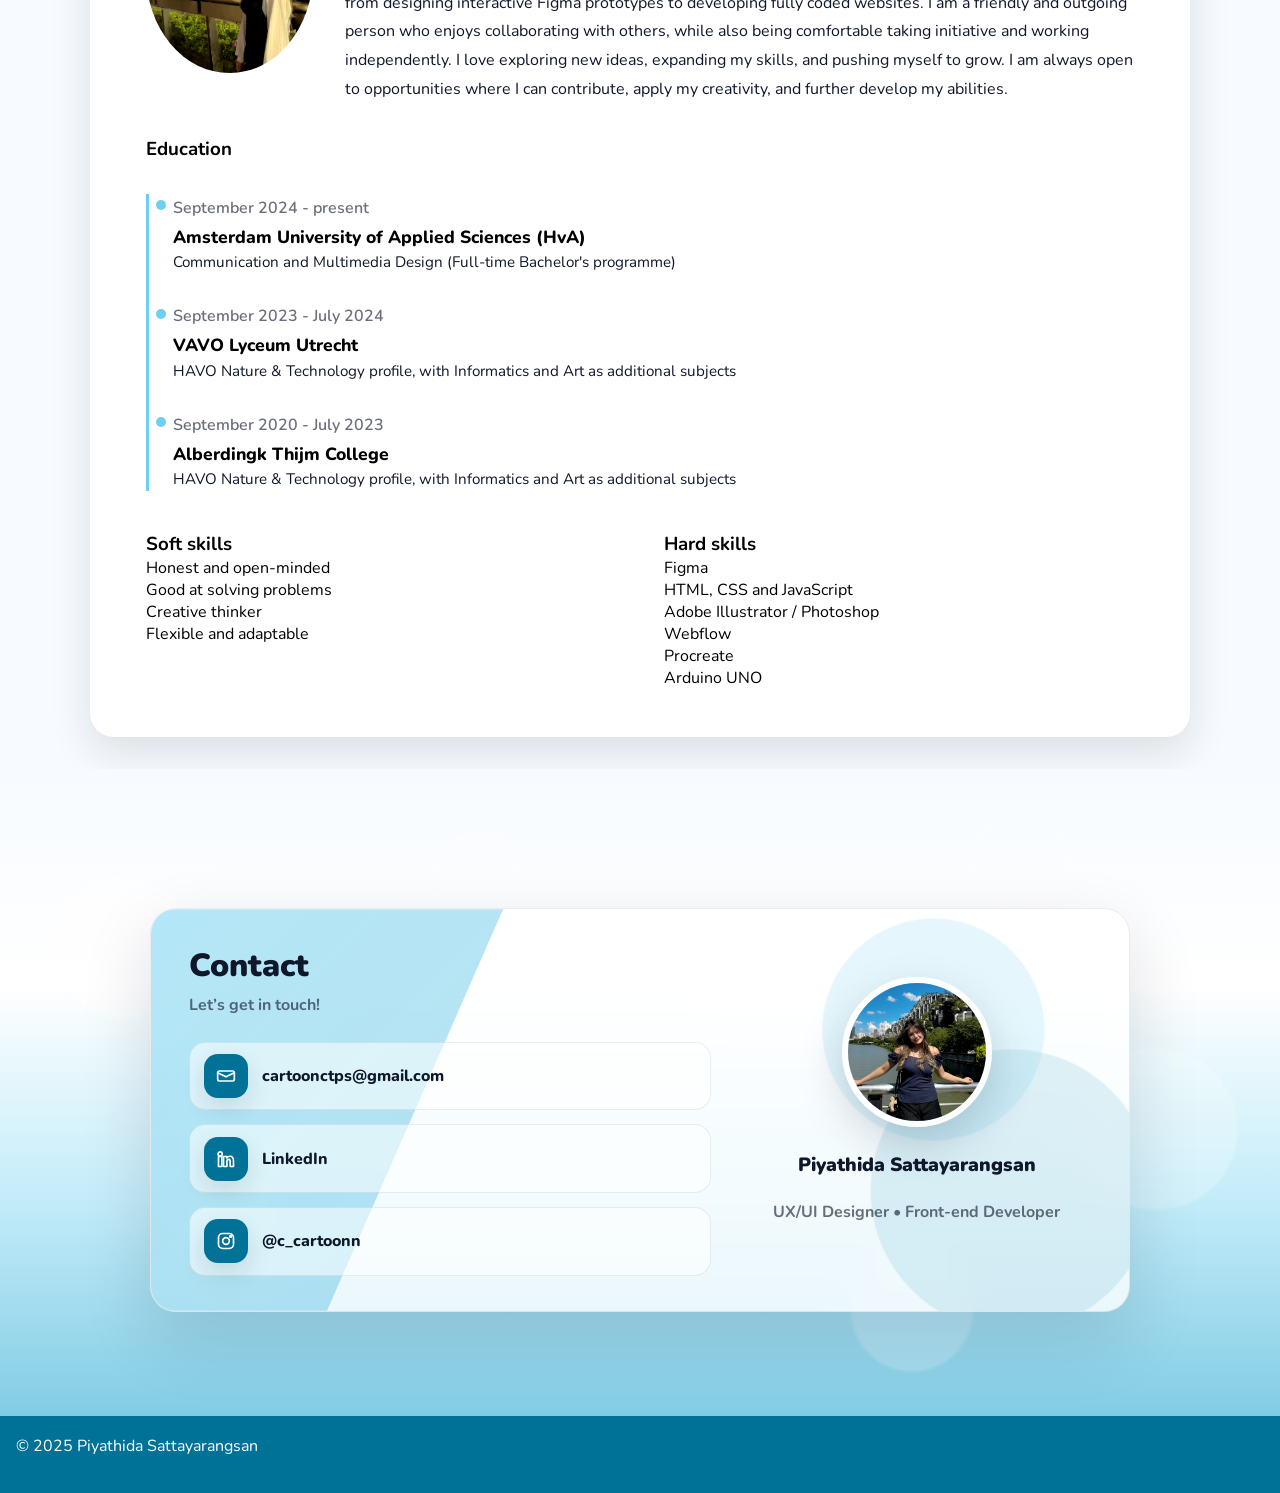
==== commit 4e7ac4f2: "Add files via upload" ====
--- a/index.html
+++ b/index.html
@@ -88,12 +88,7 @@
           </div>
         </article>
      </div>
-    </section>
-
-
-
-
-    <section id="portfolio">
+  
       <h2>Other projects</h2>
       <div class="reveal">
         <article>
--- a/style.css
+++ b/style.css
@@ -1038,7 +1038,7 @@
   
   }
 
-  .project .project-gallery-grid img {
+  .project .project-gallery-grid img, .project .project-gallery img {
     width: 80%;
     border-radius: 18px;
     box-shadow: 0 12px 30px var(--shadow-color);
